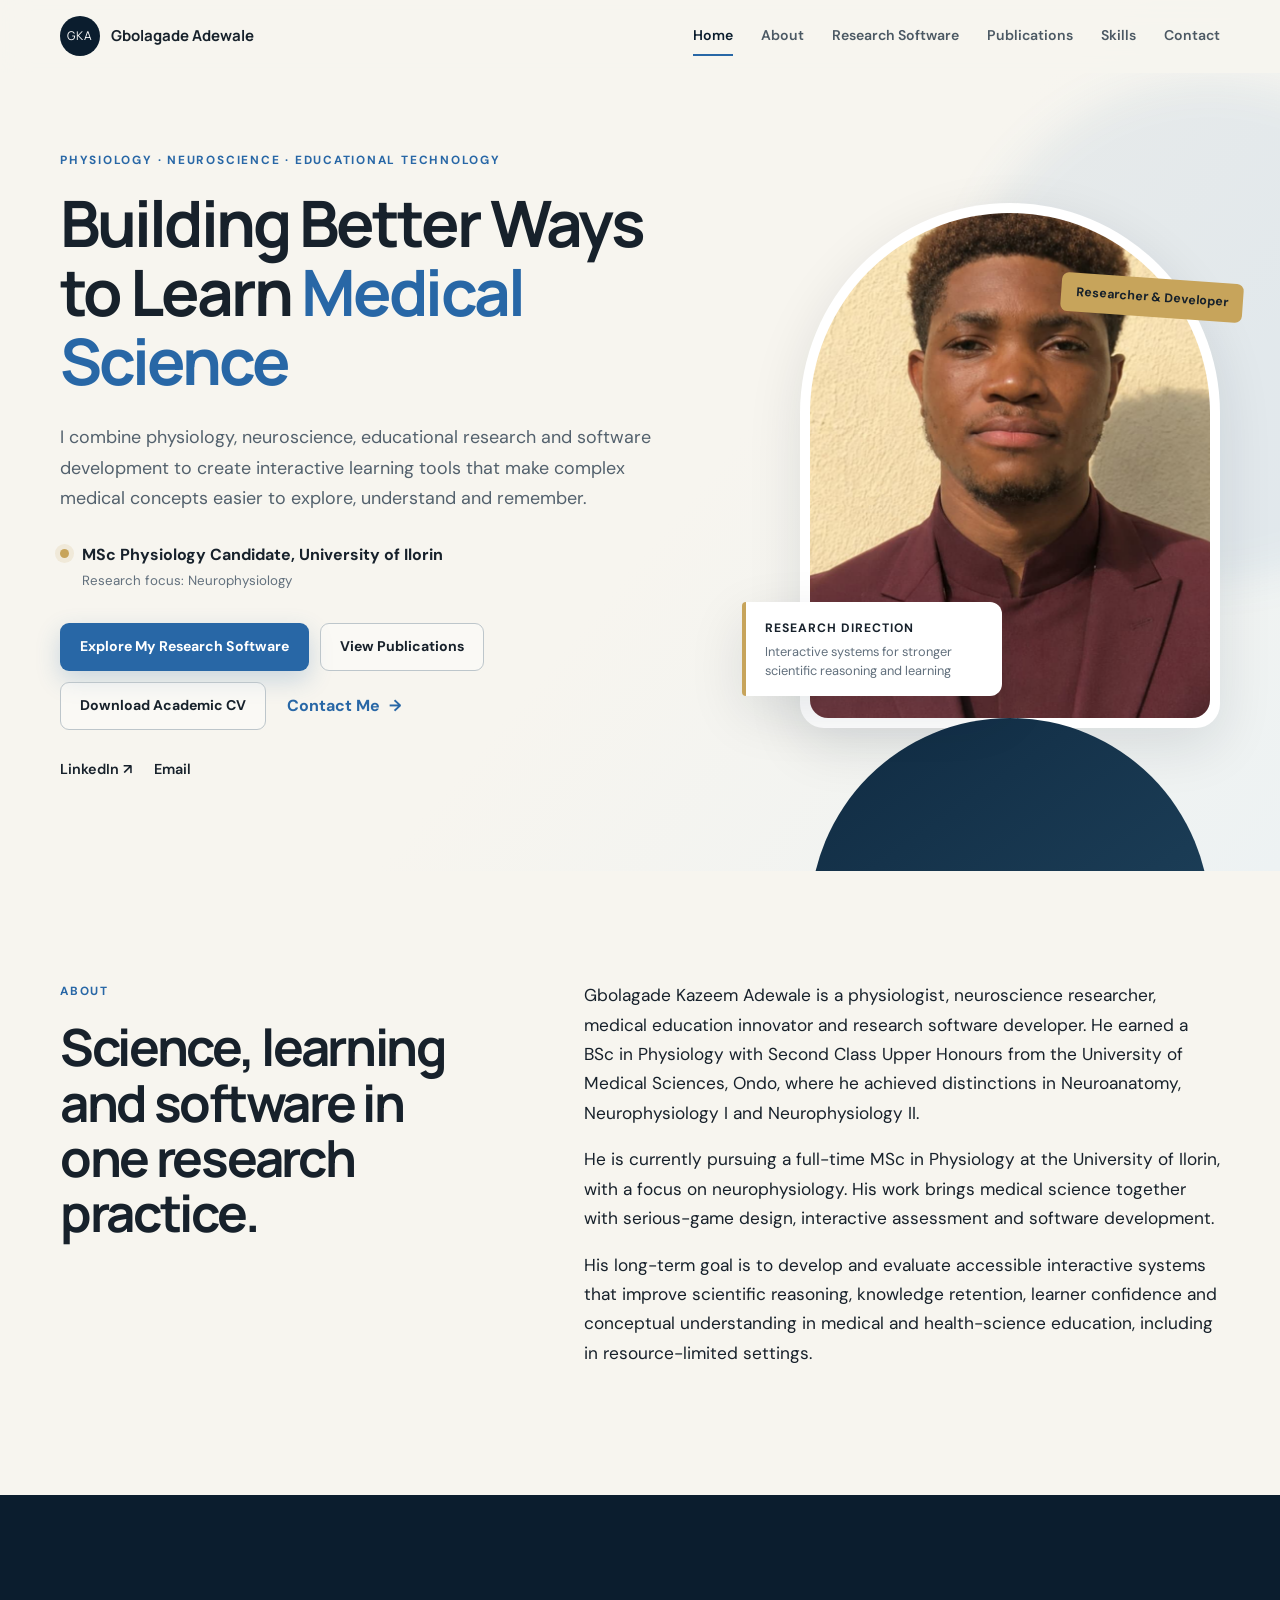
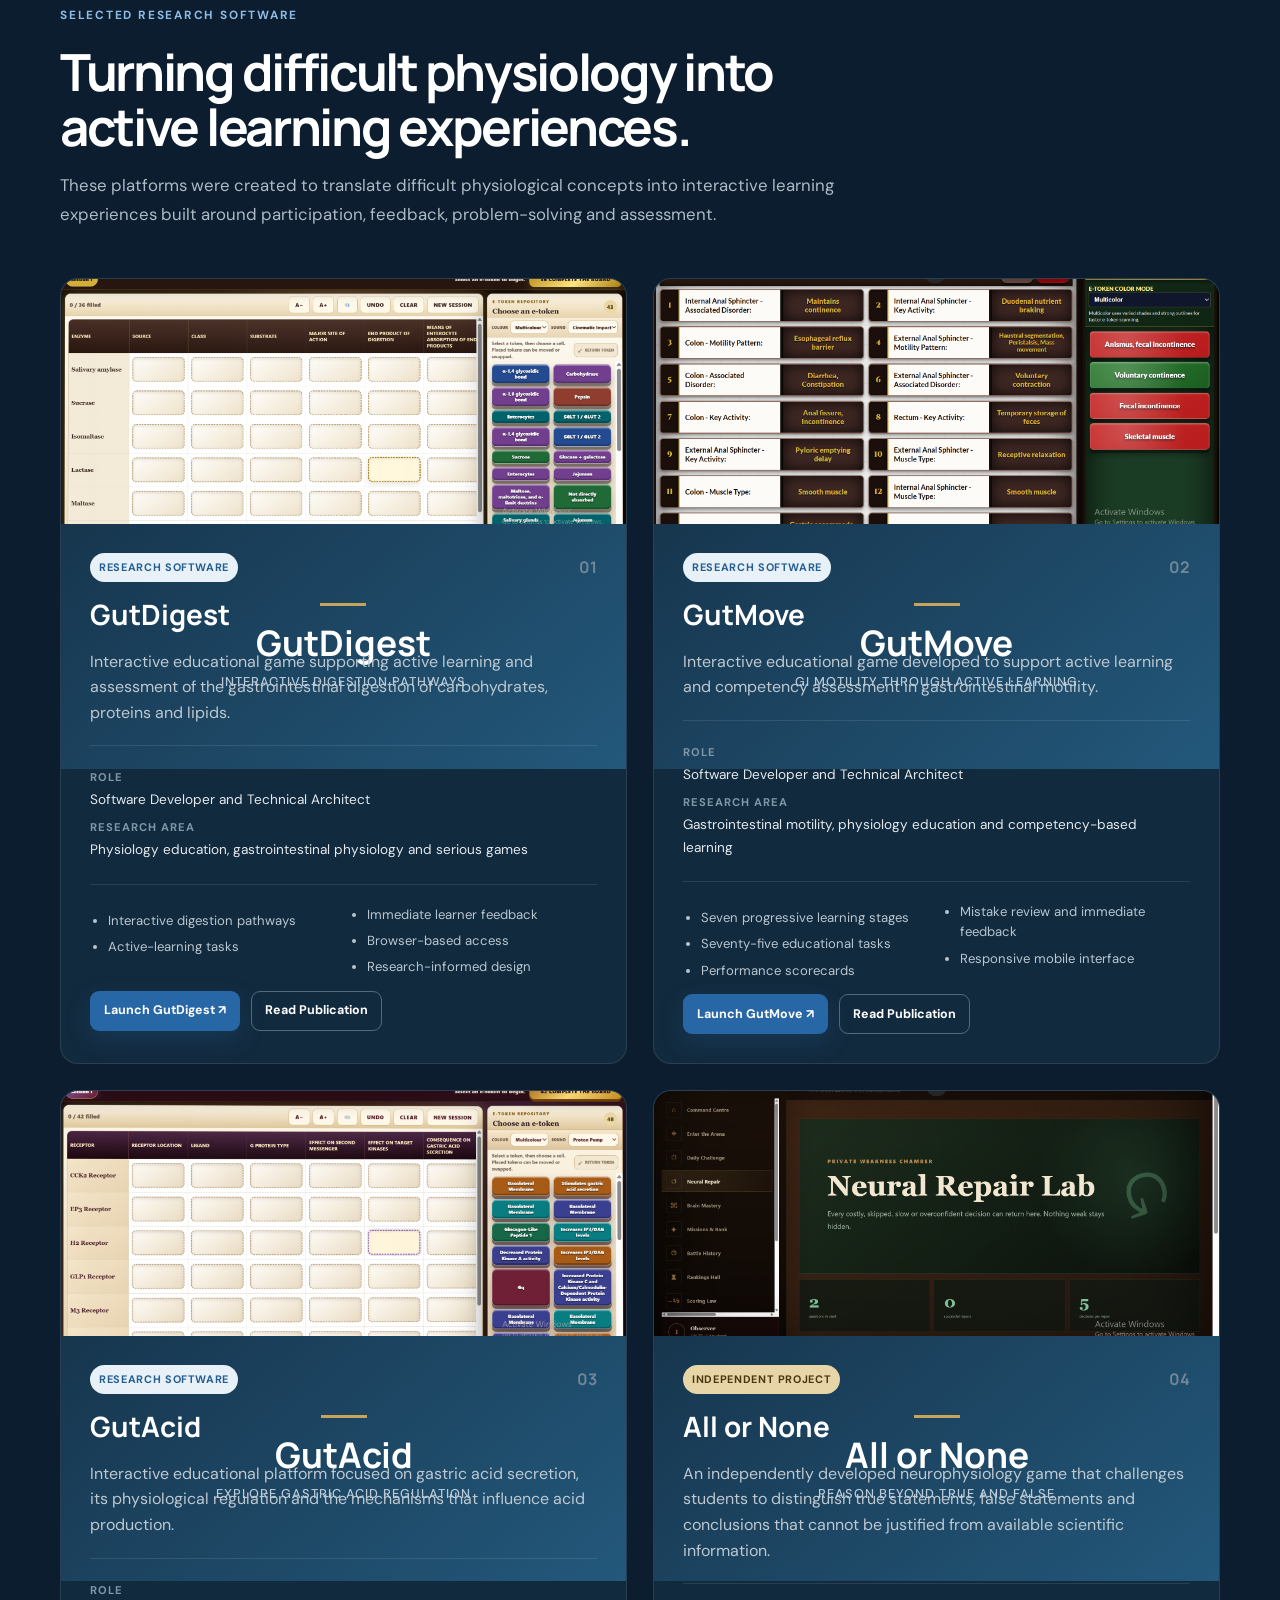
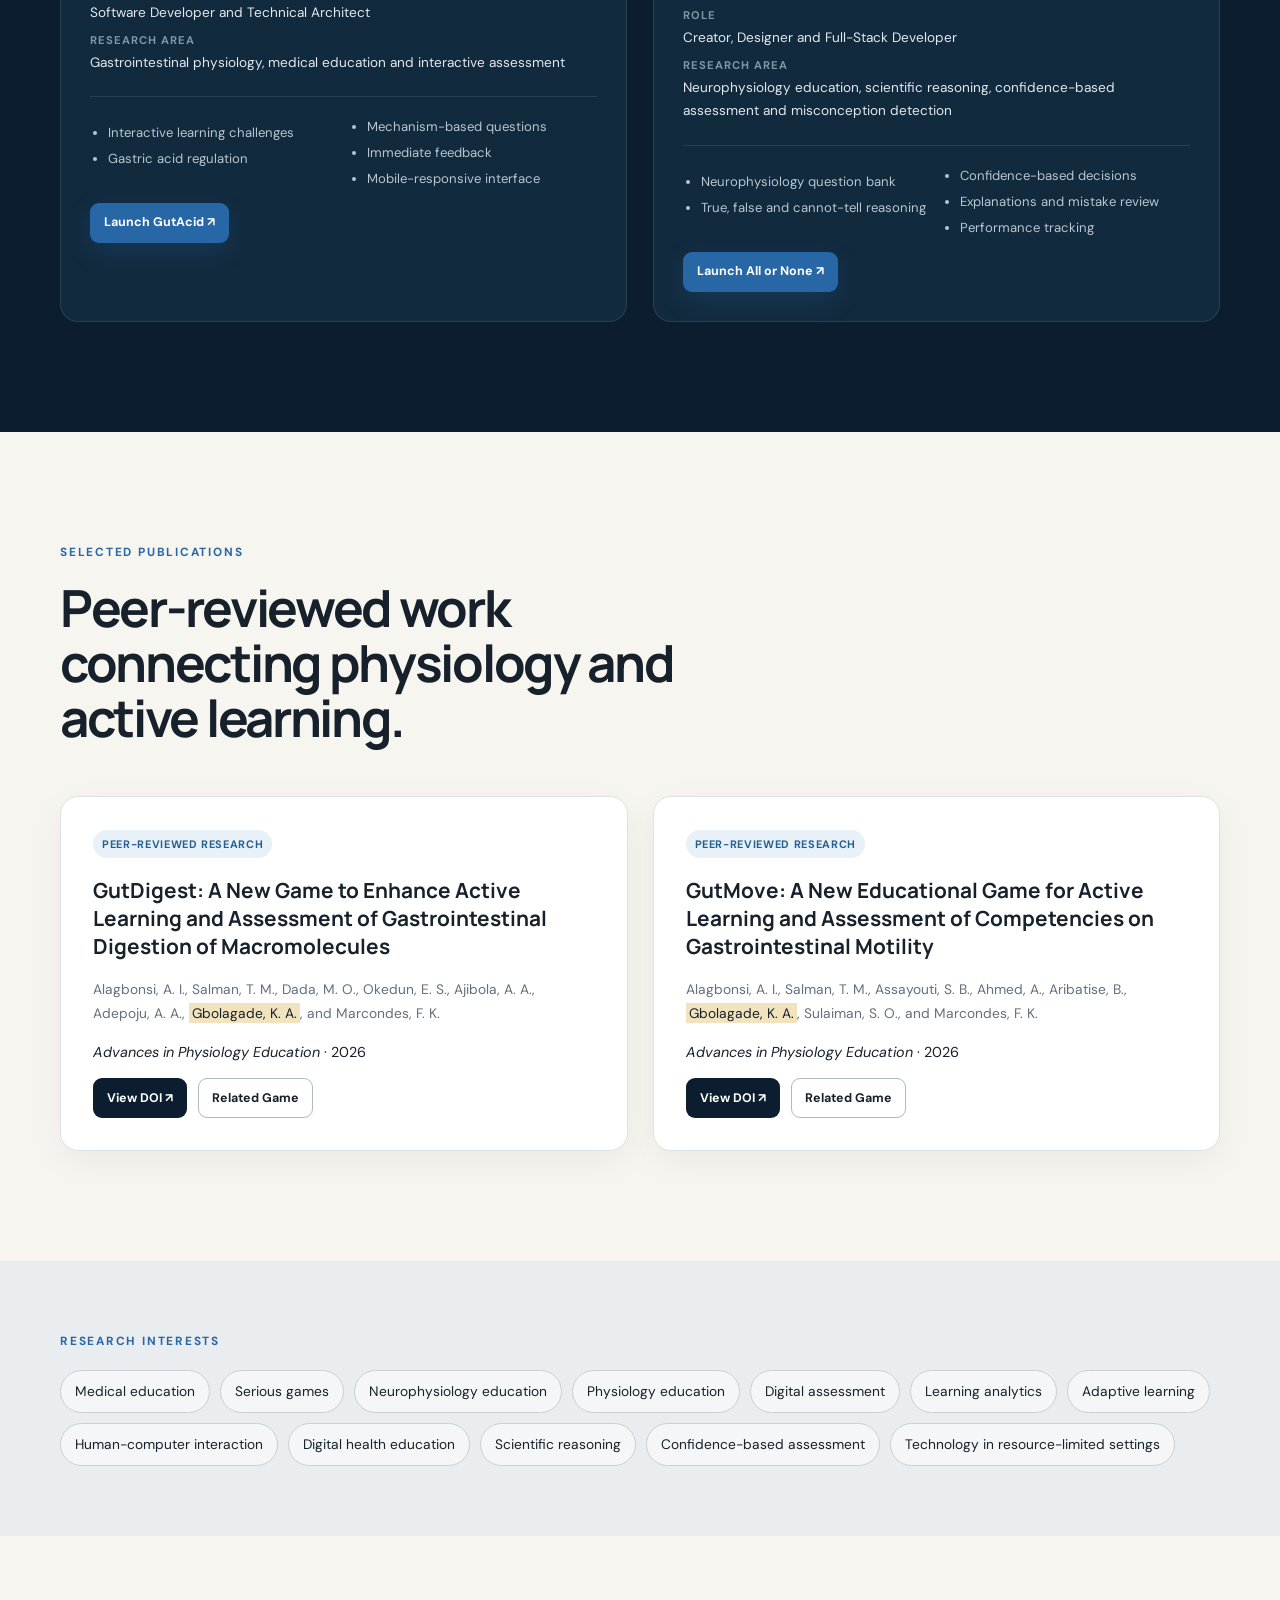
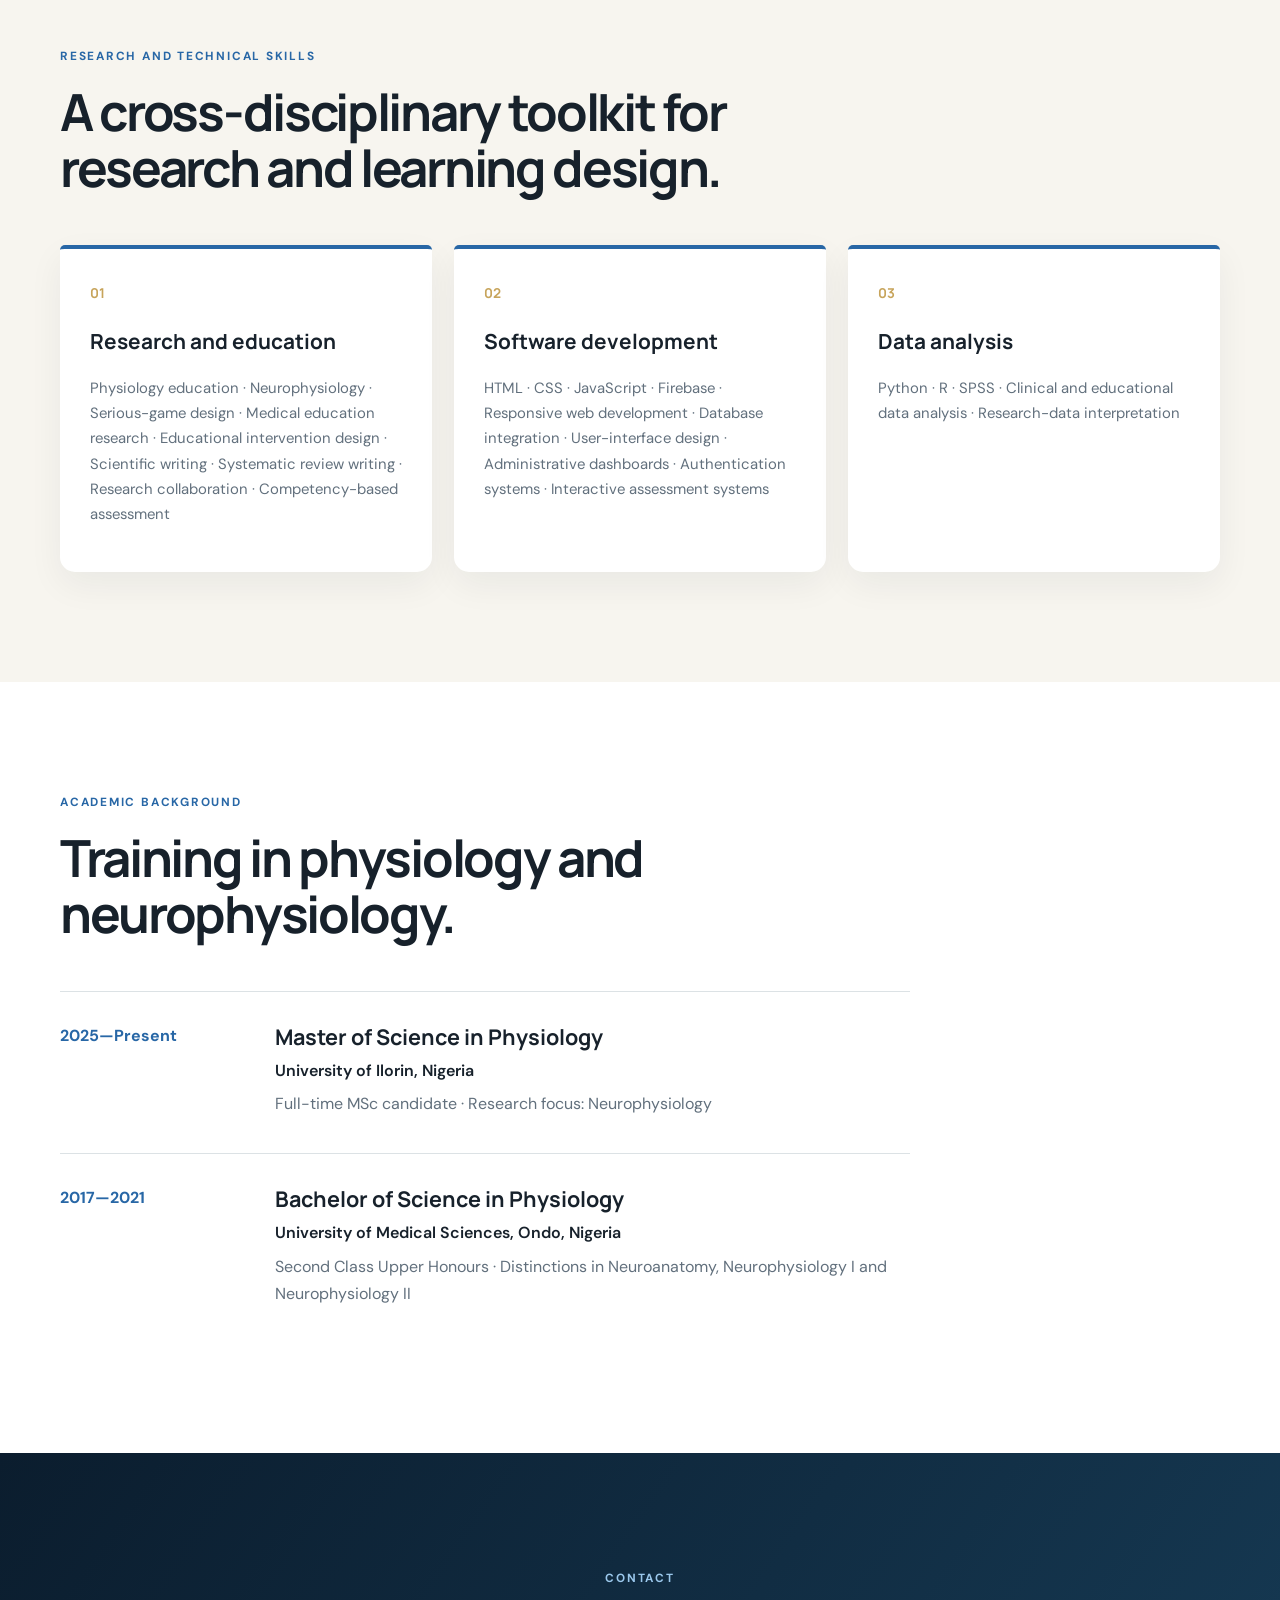
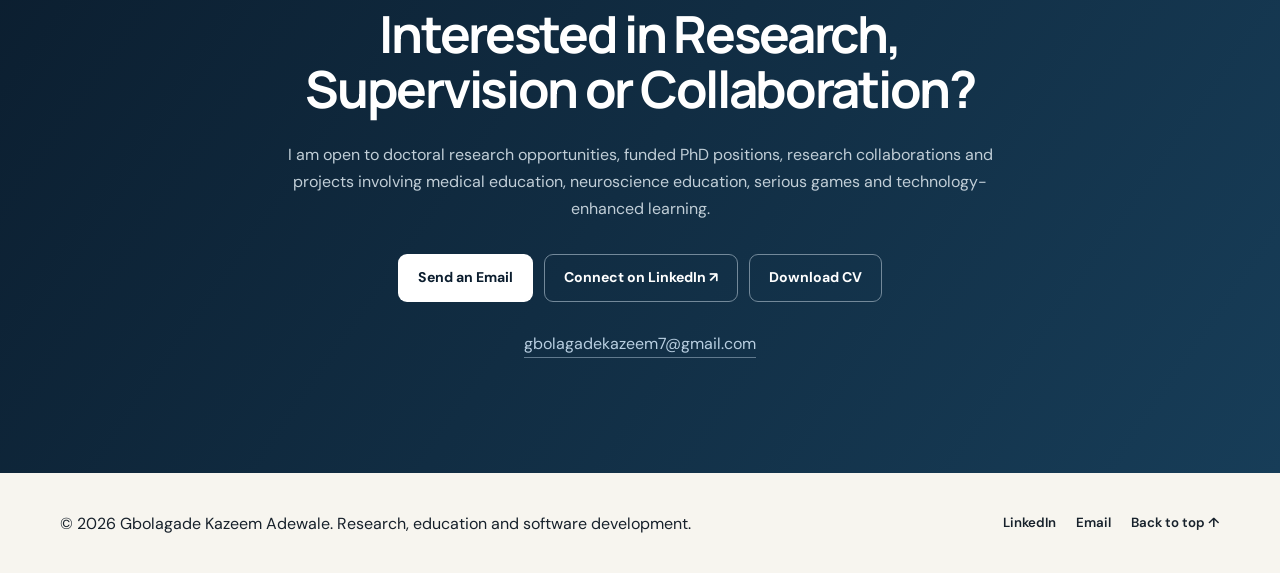
==== index.html @ 2f9dc947 "Add files via upload" ====
<!doctype html>
<html lang="en">
<head>
  <meta charset="utf-8">
  <meta name="viewport" content="width=device-width, initial-scale=1">
  <title>Gbolagade Kazeem Adewale | Medical Education Research and Software</title>
  <meta name="description" content="Portfolio of Gbolagade Kazeem Adewale, a physiology and neuroscience researcher developing serious games and interactive software for medical education.">
  <meta property="og:title" content="Gbolagade Kazeem Adewale | Medical Education Research and Software">
  <meta property="og:description" content="Physiology, neuroscience, serious games and interactive software for medical education.">
  <meta property="og:type" content="website">
  <meta property="og:image" content="images/profile.jpg">
  <meta name="theme-color" content="#0b1d2e">
  <link rel="icon" href="images/favicon.svg" type="image/svg+xml">
  <link rel="preconnect" href="https://fonts.googleapis.com">
  <link rel="preconnect" href="https://fonts.gstatic.com" crossorigin>
  <link href="https://fonts.googleapis.com/css2?family=DM+Sans:wght@400;500;600;700&family=Manrope:wght@600;700;800&display=swap" rel="stylesheet">
  <link rel="stylesheet" href="style.css">
</head>
<body>
  <a class="skip-link" href="#main">Skip to content</a>
  <header class="site-header" id="top">
    <nav class="nav container" aria-label="Main navigation">
      <a class="brand" href="#home" aria-label="Gbolagade Kazeem Adewale, home"><span>GKA</span><b>Gbolagade Adewale</b></a>
      <button class="nav-toggle" aria-label="Open navigation menu" aria-expanded="false" aria-controls="nav-menu"><span></span><span></span><span></span></button>
      <div class="nav-menu" id="nav-menu">
        <a href="#home">Home</a><a href="#about">About</a><a href="#software">Research Software</a><a href="#publications">Publications</a><a href="#skills">Skills</a><a href="#contact">Contact</a>
      </div>
    </nav>
  </header>

  <main id="main">
    <section class="hero" id="home">
      <div class="hero-glow"></div>
      <div class="container hero-grid">
        <div class="hero-copy reveal">
          <p class="eyebrow">Physiology · Neuroscience · Educational Technology</p>
          <h1>Building Better Ways to Learn <em>Medical Science</em></h1>
          <p class="lead">I combine physiology, neuroscience, educational research and software development to create interactive learning tools that make complex medical concepts easier to explore, understand and remember.</p>
          <div class="status"><span></span><div><strong>MSc Physiology Candidate, University of Ilorin</strong><small>Research focus: Neurophysiology</small></div></div>
          <div class="hero-actions">
            <a class="btn btn-primary" href="#software">Explore My Research Software</a>
            <a class="btn btn-ghost" href="#publications">View Publications</a>
            <a class="btn btn-ghost" href="Gbolagade_Kazeem_Adewale_Academic_CV.pdf" download>Download Academic CV</a>
            <a class="text-link" href="#contact">Contact Me <span>→</span></a>
          </div>
          <div class="social-links"><a href="https://www.linkedin.com/in/gbolagade-kazeem-1418112b1" target="_blank" rel="noopener noreferrer">LinkedIn ↗</a><a href="mailto:gbolagadekazeem7@gmail.com">Email</a></div>
        </div>
        <div class="portrait-wrap reveal">
          <div class="portrait-label">Researcher &amp; Developer</div>
          <div class="portrait-frame">
            <img src="images/profile.jpg" alt="Portrait of Gbolagade Kazeem Adewale" onerror="this.hidden=true;this.nextElementSibling.hidden=false">
            <div class="portrait-placeholder" hidden><span>GKA</span><small>Add your photograph as<br>images/profile.jpg</small></div>
          </div>
          <div class="portrait-note"><b>Research direction</b><span>Interactive systems for stronger scientific reasoning and learning</span></div>
        </div>
      </div>
    </section>

    <section class="section" id="about">
      <div class="container about-grid">
        <div class="section-heading reveal"><p class="eyebrow">About</p><h2>Science, learning and software in one research practice.</h2></div>
        <div class="about-copy reveal">
          <p>Gbolagade Kazeem Adewale is a physiologist, neuroscience researcher, medical education innovator and research software developer. He earned a BSc in Physiology with Second Class Upper Honours from the University of Medical Sciences, Ondo, where he achieved distinctions in Neuroanatomy, Neurophysiology I and Neurophysiology II.</p>
          <p>He is currently pursuing a full-time MSc in Physiology at the University of Ilorin, with a focus on neurophysiology. His work brings medical science together with serious-game design, interactive assessment and software development.</p>
          <p>His long-term goal is to develop and evaluate accessible interactive systems that improve scientific reasoning, knowledge retention, learner confidence and conceptual understanding in medical and health-science education, including in resource-limited settings.</p>
        </div>
      </div>
    </section>

    <section class="section section-dark" id="software">
      <div class="container">
        <div class="section-heading wide reveal"><p class="eyebrow">Selected Research Software</p><h2>Turning difficult physiology into active learning experiences.</h2><p>These platforms were created to translate difficult physiological concepts into interactive learning experiences built around participation, feedback, problem-solving and assessment.</p></div>
        <div class="projects">
          <article class="project-card reveal">
            <div class="project-media"><img src="images/gutdigest-preview.png" alt="Preview of the GutDigest learning platform" loading="lazy" onerror="this.hidden=true;this.nextElementSibling.hidden=false"><div class="media-fallback" hidden>GutDigest<span>Interactive digestion pathways</span></div></div>
            <div class="project-body"><div class="card-top"><span class="pill">Research Software</span><span class="number">01</span></div><h3>GutDigest</h3><p>Interactive educational game supporting active learning and assessment of the gastrointestinal digestion of carbohydrates, proteins and lipids.</p><dl><div><dt>Role</dt><dd>Software Developer and Technical Architect</dd></div><div><dt>Research area</dt><dd>Physiology education, gastrointestinal physiology and serious games</dd></div></dl><ul><li>Interactive digestion pathways</li><li>Active-learning tasks</li><li>Immediate learner feedback</li><li>Browser-based access</li><li>Research-informed design</li></ul><div class="card-actions"><a class="btn btn-small btn-primary" href="https://spoo.me/gutdigest" target="_blank" rel="noopener noreferrer">Launch GutDigest ↗</a><a class="btn btn-small btn-line" href="https://doi.org/10.1152/advan.00308.2025" target="_blank" rel="noopener noreferrer">Read Publication</a></div></div>
          </article>
          <article class="project-card reveal">
            <div class="project-media"><img src="images/gutmove-preview.png" alt="Preview of the GutMove learning platform" loading="lazy" onerror="this.hidden=true;this.nextElementSibling.hidden=false"><div class="media-fallback" hidden>GutMove<span>GI motility through active learning</span></div></div>
            <div class="project-body"><div class="card-top"><span class="pill">Research Software</span><span class="number">02</span></div><h3>GutMove</h3><p>Interactive educational game developed to support active learning and competency assessment in gastrointestinal motility.</p><dl><div><dt>Role</dt><dd>Software Developer and Technical Architect</dd></div><div><dt>Research area</dt><dd>Gastrointestinal motility, physiology education and competency-based learning</dd></div></dl><ul><li>Seven progressive learning stages</li><li>Seventy-five educational tasks</li><li>Performance scorecards</li><li>Mistake review and immediate feedback</li><li>Responsive mobile interface</li></ul><div class="card-actions"><a class="btn btn-small btn-primary" href="https://spoo.me/gutmove" target="_blank" rel="noopener noreferrer">Launch GutMove ↗</a><a class="btn btn-small btn-line" href="https://doi.org/10.1152/advan.00007.2026" target="_blank" rel="noopener noreferrer">Read Publication</a></div></div>
          </article>
          <article class="project-card reveal">
            <div class="project-media"><img src="images/gutacid-preview.png" alt="Preview of the GutAcid learning platform" loading="lazy" onerror="this.hidden=true;this.nextElementSibling.hidden=false"><div class="media-fallback" hidden>GutAcid<span>Explore gastric acid regulation</span></div></div>
            <div class="project-body"><div class="card-top"><span class="pill">Research Software</span><span class="number">03</span></div><h3>GutAcid</h3><p>Interactive educational platform focused on gastric acid secretion, its physiological regulation and the mechanisms that influence acid production.</p><dl><div><dt>Role</dt><dd>Software Developer and Technical Architect</dd></div><div><dt>Research area</dt><dd>Gastrointestinal physiology, medical education and interactive assessment</dd></div></dl><ul><li>Interactive learning challenges</li><li>Gastric acid regulation</li><li>Mechanism-based questions</li><li>Immediate feedback</li><li>Mobile-responsive interface</li></ul><div class="card-actions"><a class="btn btn-small btn-primary" href="https://spoo.me/gutacid" target="_blank" rel="noopener noreferrer">Launch GutAcid ↗</a></div></div>
          </article>
          <article class="project-card reveal">
            <div class="project-media"><img src="images/all-or-none-preview.png" alt="Preview of the All or None neurophysiology game" loading="lazy" onerror="this.hidden=true;this.nextElementSibling.hidden=false"><div class="media-fallback" hidden>All or None<span>Reason beyond true and false</span></div></div>
            <div class="project-body"><div class="card-top"><span class="pill gold">Independent Project</span><span class="number">04</span></div><h3>All or None</h3><p>An independently developed neurophysiology game that challenges students to distinguish true statements, false statements and conclusions that cannot be justified from available scientific information.</p><dl><div><dt>Role</dt><dd>Creator, Designer and Full-Stack Developer</dd></div><div><dt>Research area</dt><dd>Neurophysiology education, scientific reasoning, confidence-based assessment and misconception detection</dd></div></dl><ul><li>Neurophysiology question bank</li><li>True, false and cannot-tell reasoning</li><li>Confidence-based decisions</li><li>Explanations and mistake review</li><li>Performance tracking</li></ul><div class="card-actions"><a class="btn btn-small btn-primary" href="https://japacv-ce88b.web.app/" target="_blank" rel="noopener noreferrer">Launch All or None ↗</a></div></div>
          </article>
        </div>
      </div>
    </section>

    <section class="section" id="publications"><div class="container"><div class="section-heading reveal"><p class="eyebrow">Selected Publications</p><h2>Peer-reviewed work connecting physiology and active learning.</h2></div><div class="publication-grid">
      <article class="publication reveal"><span class="pill">Peer-Reviewed Research</span><h3>GutDigest: A New Game to Enhance Active Learning and Assessment of Gastrointestinal Digestion of Macromolecules</h3><p class="authors">Alagbonsi, A. I., Salman, T. M., Dada, M. O., Okedun, E. S., Ajibola, A. A., Adepoju, A. A., <mark>Gbolagade, K. A.</mark>, and Marcondes, F. K.</p><p class="journal"><i>Advances in Physiology Education</i> · 2026</p><div class="card-actions"><a class="btn btn-small btn-dark" href="https://doi.org/10.1152/advan.00308.2025" target="_blank" rel="noopener noreferrer">View DOI ↗</a><a class="btn btn-small btn-line-dark" href="https://spoo.me/gutdigest" target="_blank" rel="noopener noreferrer">Related Game</a></div></article>
      <article class="publication reveal"><span class="pill">Peer-Reviewed Research</span><h3>GutMove: A New Educational Game for Active Learning and Assessment of Competencies on Gastrointestinal Motility</h3><p class="authors">Alagbonsi, A. I., Salman, T. M., Assayouti, S. B., Ahmed, A., Aribatise, B., <mark>Gbolagade, K. A.</mark>, Sulaiman, S. O., and Marcondes, F. K.</p><p class="journal"><i>Advances in Physiology Education</i> · 2026</p><div class="card-actions"><a class="btn btn-small btn-dark" href="https://doi.org/10.1152/advan.00007.2026" target="_blank" rel="noopener noreferrer">View DOI ↗</a><a class="btn btn-small btn-line-dark" href="https://spoo.me/gutmove" target="_blank" rel="noopener noreferrer">Related Game</a></div></article>
    </div></div></section>

    <section class="interests"><div class="container reveal"><p class="eyebrow">Research Interests</p><div class="tags"><span>Medical education</span><span>Serious games</span><span>Neurophysiology education</span><span>Physiology education</span><span>Digital assessment</span><span>Learning analytics</span><span>Adaptive learning</span><span>Human-computer interaction</span><span>Digital health education</span><span>Scientific reasoning</span><span>Confidence-based assessment</span><span>Technology in resource-limited settings</span></div></div></section>

    <section class="section" id="skills"><div class="container"><div class="section-heading reveal"><p class="eyebrow">Research and Technical Skills</p><h2>A cross-disciplinary toolkit for research and learning design.</h2></div><div class="skills-grid">
      <article class="skill-card reveal"><span>01</span><h3>Research and education</h3><p>Physiology education · Neurophysiology · Serious-game design · Medical education research · Educational intervention design · Scientific writing · Systematic review writing · Research collaboration · Competency-based assessment</p></article>
      <article class="skill-card reveal"><span>02</span><h3>Software development</h3><p>HTML · CSS · JavaScript · Firebase · Responsive web development · Database integration · User-interface design · Administrative dashboards · Authentication systems · Interactive assessment systems</p></article>
      <article class="skill-card reveal"><span>03</span><h3>Data analysis</h3><p>Python · R · SPSS · Clinical and educational data analysis · Research-data interpretation</p></article>
    </div></div></section>

    <section class="section education"><div class="container"><div class="section-heading reveal"><p class="eyebrow">Academic Background</p><h2>Training in physiology and neurophysiology.</h2></div><div class="timeline">
      <article class="timeline-item reveal"><div class="year">2025—Present</div><div><h3>Master of Science in Physiology</h3><p class="institution">University of Ilorin, Nigeria</p><p>Full-time MSc candidate · Research focus: Neurophysiology</p></div></article>
      <article class="timeline-item reveal"><div class="year">2017—2021</div><div><h3>Bachelor of Science in Physiology</h3><p class="institution">University of Medical Sciences, Ondo, Nigeria</p><p>Second Class Upper Honours · Distinctions in Neuroanatomy, Neurophysiology I and Neurophysiology II</p></div></article>
    </div></div></section>

    <section class="contact" id="contact"><div class="container contact-inner reveal"><p class="eyebrow">Contact</p><h2>Interested in Research, Supervision or Collaboration?</h2><p>I am open to doctoral research opportunities, funded PhD positions, research collaborations and projects involving medical education, neuroscience education, serious games and technology-enhanced learning.</p><div class="contact-actions"><a class="btn btn-light" href="mailto:gbolagadekazeem7@gmail.com">Send an Email</a><a class="btn btn-outline-light" href="https://www.linkedin.com/in/gbolagade-kazeem-1418112b1" target="_blank" rel="noopener noreferrer">Connect on LinkedIn ↗</a><a class="btn btn-outline-light" href="Gbolagade_Kazeem_Adewale_Academic_CV.pdf" download>Download CV</a></div><a class="email-address" href="mailto:gbolagadekazeem7@gmail.com">gbolagadekazeem7@gmail.com</a></div></section>
  </main>

  <footer><div class="container footer-inner"><p>© 2026 Gbolagade Kazeem Adewale. Research, education and software development.</p><div><a href="https://www.linkedin.com/in/gbolagade-kazeem-1418112b1" target="_blank" rel="noopener noreferrer">LinkedIn</a><a href="mailto:gbolagadekazeem7@gmail.com">Email</a><a href="#top">Back to top ↑</a></div></div></footer>
  <a class="back-top" href="#top" aria-label="Back to top">↑</a>
  <script src="script.js"></script>
</body>
</html>
---- style.css ----
:root{--navy:#0b1d2e;--navy2:#102b42;--ink:#17212b;--muted:#62707d;--paper:#f7f5ef;--white:#fff;--gold:#c7a45b;--blue:#2867a6;--line:#dce2e5;--radius:18px;--shadow:0 18px 55px rgba(10,29,46,.11)}
*{box-sizing:border-box}html{scroll-behavior:smooth;scroll-padding-top:76px}body{margin:0;color:var(--ink);background:var(--paper);font-family:"DM Sans",sans-serif;line-height:1.7}body.menu-open{overflow:hidden}img{display:block;max-width:100%}a{color:inherit;text-decoration:none}button{font:inherit}.container{width:min(1160px,calc(100% - 40px));margin:auto}.skip-link{position:fixed;top:-60px;left:16px;z-index:999;background:#fff;padding:10px 14px;border-radius:8px}.skip-link:focus{top:12px}.site-header{position:fixed;inset:0 0 auto;z-index:100;background:rgba(247,245,239,.9);border-bottom:1px solid transparent;backdrop-filter:blur(14px);transition:.25s}.site-header.scrolled{border-color:rgba(11,29,46,.1);box-shadow:0 8px 30px rgba(11,29,46,.05)}.nav{height:72px;display:flex;align-items:center;justify-content:space-between}.brand{display:flex;gap:11px;align-items:center;font-family:Manrope,sans-serif;font-size:.94rem}.brand span{display:grid;place-items:center;width:40px;height:40px;border-radius:50%;color:#fff;background:var(--navy);font-size:.75rem;letter-spacing:.06em}.nav-menu{display:flex;gap:28px;align-items:center}.nav-menu a{font-size:.88rem;font-weight:600;color:#4c5964;position:relative}.nav-menu a:after{content:"";position:absolute;left:0;right:100%;bottom:-8px;height:2px;background:var(--blue);transition:.25s}.nav-menu a:hover,.nav-menu a.active{color:var(--navy)}.nav-menu a.active:after{right:0}.nav-toggle{display:none;border:0;background:none;padding:8px}.nav-toggle span{display:block;width:24px;height:2px;margin:5px;background:var(--navy)}
.hero{min-height:790px;padding:150px 0 90px;background:linear-gradient(130deg,#f7f5ef 55%,#edf2f3);position:relative;overflow:hidden}.hero-glow{position:absolute;width:500px;height:500px;border-radius:50%;background:rgba(40,103,166,.07);filter:blur(20px);right:-180px;top:80px}.hero-grid{display:grid;grid-template-columns:1.18fr .82fr;gap:85px;align-items:center}.eyebrow{text-transform:uppercase;color:var(--blue);letter-spacing:.15em;font-size:.74rem;font-weight:700;margin:0 0 18px}.hero h1,.section h2,.contact h2{font-family:Manrope,sans-serif;line-height:1.08;letter-spacing:-.045em;margin:0}.hero h1{font-size:clamp(3rem,5vw,5rem);max-width:790px}.hero h1 em{font-style:normal;color:var(--blue)}.lead{font-size:1.12rem;max-width:720px;color:#53616d;margin:27px 0}.status{display:flex;gap:13px;align-items:flex-start;margin:22px 0 30px}.status>span{width:9px;height:9px;margin-top:8px;border-radius:50%;background:var(--gold);box-shadow:0 0 0 5px rgba(199,164,91,.15)}.status strong,.status small{display:block}.status small{color:var(--muted);margin-top:2px}.hero-actions,.card-actions,.contact-actions{display:flex;flex-wrap:wrap;gap:11px;align-items:center}.btn{display:inline-flex;min-height:48px;align-items:center;justify-content:center;padding:11px 19px;border:1px solid transparent;border-radius:9px;font-weight:700;font-size:.88rem;transition:transform .2s,box-shadow .2s,background .2s}.btn:hover{transform:translateY(-2px)}.btn-primary{color:#fff;background:var(--blue);box-shadow:0 9px 24px rgba(40,103,166,.22)}.btn-primary:hover{background:#1e568d}.btn-ghost{border-color:#bdc6cb;background:rgba(255,255,255,.35)}.text-link{font-weight:700;color:var(--blue);padding:10px}.text-link span{margin-left:5px}.social-links{display:flex;gap:22px;margin-top:27px;font-weight:600;font-size:.9rem}.social-links a:hover{color:var(--blue)}.portrait-wrap{position:relative;max-width:420px;justify-self:end}.portrait-frame{height:525px;padding:10px;background:#fff;border-radius:210px 210px 24px 24px;box-shadow:var(--shadow)}.portrait-frame img{width:100%;height:100%;object-fit:cover;object-position:center top;border-radius:200px 200px 18px 18px}.portrait-placeholder{height:100%;border-radius:200px 200px 18px 18px;background:linear-gradient(145deg,var(--navy2),#244b66);color:#fff;display:grid;place-content:center;text-align:center}.portrait-placeholder span{font:800 5rem Manrope;opacity:.85}.portrait-placeholder small{opacity:.75}.portrait-label{position:absolute;right:-23px;top:75px;z-index:2;background:var(--gold);color:#17212b;padding:9px 15px;border-radius:7px;font-weight:700;font-size:.78rem;transform:rotate(4deg)}.portrait-note{position:absolute;left:-58px;bottom:32px;width:260px;background:#fff;padding:16px 19px;border-left:4px solid var(--gold);box-shadow:var(--shadow);border-radius:4px 12px 12px 4px}.portrait-note b,.portrait-note span{display:block}.portrait-note b{font-size:.76rem;text-transform:uppercase;letter-spacing:.08em}.portrait-note span{color:var(--muted);font-size:.8rem;line-height:1.45;margin-top:4px}
.section{padding:110px 0}.about-grid{display:grid;grid-template-columns:.8fr 1.2fr;gap:100px}.section-heading{max-width:680px;margin-bottom:50px}.section-heading.wide{max-width:790px}.section-heading h2,.contact h2{font-size:clamp(2.25rem,4vw,3.55rem)}.section-heading>p:last-child{color:var(--muted);font-size:1.05rem}.about-copy{font-size:1.08rem}.about-copy p:first-child{margin-top:0}.section-dark{background:var(--navy);color:#fff}.section-dark .eyebrow{color:#8fbce4}.section-dark .section-heading>p:last-child{color:#aebbc5}.projects{display:grid;grid-template-columns:repeat(2,1fr);gap:26px}.project-card{background:#122a3e;border:1px solid rgba(255,255,255,.1);border-radius:var(--radius);overflow:hidden;transition:.25s}.project-card:hover{transform:translateY(-5px);border-color:rgba(143,188,228,.4);box-shadow:0 24px 50px rgba(0,0,0,.18)}.project-media{height:245px;background:#1b384e}.project-media img{width:100%;height:100%;object-fit:cover}.media-fallback{height:100%;display:grid;place-content:center;text-align:center;color:#fff;font:700 2.2rem Manrope;background:linear-gradient(140deg,#17364e,#23587b)}.media-fallback:before{content:"";width:46px;height:3px;background:var(--gold);justify-self:center;margin-bottom:12px}.media-fallback span{display:block;font:500 .8rem "DM Sans";color:#b9cbd8;letter-spacing:.08em;text-transform:uppercase;margin-top:6px}.project-body{padding:29px}.card-top{display:flex;justify-content:space-between;align-items:center}.pill{display:inline-block;padding:5px 9px;border-radius:50px;background:#e8f1f8;color:#255f91;font-size:.68rem;font-weight:700;letter-spacing:.06em;text-transform:uppercase}.pill.gold{color:#493810;background:#e7d5a7}.number{font-family:Manrope;color:#718798;font-weight:700}.project-body h3{font:700 1.75rem Manrope;margin:13px 0 8px}.project-body>p{color:#bdc8d0;line-height:1.6}.project-body dl{border-top:1px solid rgba(255,255,255,.1);border-bottom:1px solid rgba(255,255,255,.1);padding:15px 0;margin:20px 0}.project-body dl div{margin:7px 0}.project-body dt{color:#8097a8;font-size:.7rem;text-transform:uppercase;letter-spacing:.09em;font-weight:700}.project-body dd{margin:1px 0;color:#e3e9ed;font-size:.85rem}.project-body ul{columns:2;column-gap:28px;padding-left:18px;color:#b9c6cf;font-size:.82rem;line-height:1.55}.project-body li{margin:6px 0;break-inside:avoid}.btn-small{min-height:40px;padding:8px 13px;font-size:.78rem}.btn-line{border-color:#536a7a;color:#fff}.btn-line:hover{background:#1b3a50}
.publication-grid{display:grid;grid-template-columns:1fr 1fr;gap:25px}.publication{background:#fff;border:1px solid var(--line);border-radius:var(--radius);padding:32px;box-shadow:0 10px 35px rgba(11,29,46,.05)}.publication h3{font:700 1.3rem/1.35 Manrope;margin:18px 0}.authors{font-size:.86rem;color:var(--muted)}mark{background:#f0e3bd;color:var(--ink);padding:1px 3px}.journal{font-size:.9rem}.btn-dark{background:var(--navy);color:#fff}.btn-line-dark{border-color:#aeb9c0}.interests{padding:70px 0;background:#e9edef}.tags{display:flex;flex-wrap:wrap;gap:10px}.tags span{padding:9px 14px;border:1px solid #c6d0d5;background:rgba(255,255,255,.55);border-radius:99px;font-size:.86rem}.skills-grid{display:grid;grid-template-columns:repeat(3,1fr);gap:22px}.skill-card{background:#fff;border-top:4px solid var(--blue);border-radius:5px 5px 15px 15px;padding:30px;box-shadow:0 13px 35px rgba(11,29,46,.06)}.skill-card>span{color:var(--gold);font:700 .85rem Manrope}.skill-card h3{font:700 1.3rem Manrope}.skill-card p{color:var(--muted);font-size:.93rem}.education{background:#fff}.timeline{max-width:850px}.timeline-item{display:grid;grid-template-columns:180px 1fr;gap:35px;padding:30px 0;border-top:1px solid var(--line)}.year{font-weight:700;color:var(--blue)}.timeline h3{font:700 1.35rem Manrope;margin:0}.timeline p{margin:6px 0;color:var(--muted)}.institution{color:var(--ink)!important;font-weight:600}.contact{padding:115px 0;background:linear-gradient(125deg,#0b1d2e,#173d58);color:#fff;text-align:center}.contact-inner{max-width:900px}.contact .eyebrow{color:#9bc8ec}.contact h2{max-width:800px;margin:auto}.contact p:not(.eyebrow){color:#c1ced7;max-width:730px;margin:24px auto 32px}.contact-actions{justify-content:center}.btn-light{background:#fff;color:var(--navy)}.btn-outline-light{border-color:#73899a;color:#fff}.email-address{display:inline-block;margin-top:28px;color:#b8cee0;border-bottom:1px solid #617a8e}.footer-inner{min-height:100px;display:flex;justify-content:space-between;align-items:center;gap:20px}.footer p{font-size:.82rem}.footer-inner div{display:flex;gap:20px;font-size:.83rem;font-weight:600}.back-top{position:fixed;right:20px;bottom:20px;width:43px;height:43px;display:grid;place-items:center;border-radius:50%;background:var(--navy);color:#fff;box-shadow:var(--shadow);opacity:0;pointer-events:none;transform:translateY(10px);transition:.25s}.back-top.visible{opacity:1;pointer-events:auto;transform:none}.reveal{opacity:0;transform:translateY(24px);transition:opacity .65s,transform .65s}.reveal.visible{opacity:1;transform:none}:focus-visible{outline:3px solid #e2b957;outline-offset:4px}
@media(max-width:900px){.nav-toggle{display:block;z-index:3}.nav-menu{position:fixed;inset:72px 0 auto;background:var(--paper);padding:24px 25px 32px;display:flex;flex-direction:column;align-items:flex-start;gap:18px;box-shadow:0 18px 30px rgba(0,0,0,.1);transform:translateY(-130%);transition:.3s}.nav-menu.open{transform:none}.hero{padding-top:125px}.hero-grid{grid-template-columns:1fr;gap:60px}.hero-copy{order:1}.portrait-wrap{justify-self:center;order:0;width:min(390px,85vw)}.about-grid{grid-template-columns:1fr;gap:20px}.projects,.publication-grid{grid-template-columns:1fr}.skills-grid{grid-template-columns:1fr}.portrait-note{left:-25px}}
@media(max-width:600px){.container{width:min(100% - 28px,1160px)}.brand b{display:none}.hero{min-height:auto;padding:110px 0 70px}.hero h1{font-size:2.75rem}.lead{font-size:1rem}.portrait-frame{height:420px}.portrait-label{right:-5px}.portrait-note{left:-5px;width:230px}.section{padding:78px 0}.section-heading{margin-bottom:34px}.section-heading h2,.contact h2{font-size:2.15rem}.project-media{height:200px}.project-body{padding:22px}.project-body ul{columns:1}.publication{padding:24px}.timeline-item{grid-template-columns:1fr;gap:8px}.contact{padding:80px 0}.contact-actions .btn{width:100%}.footer-inner{padding:27px 0;display:block;text-align:center}.footer-inner div{justify-content:center;flex-wrap:wrap}.back-top{right:14px;bottom:14px}}
@media(prefers-reduced-motion:reduce){html{scroll-behavior:auto}*,*:before,*:after{animation-duration:.01ms!important;transition-duration:.01ms!important}.reveal{opacity:1;transform:none}}
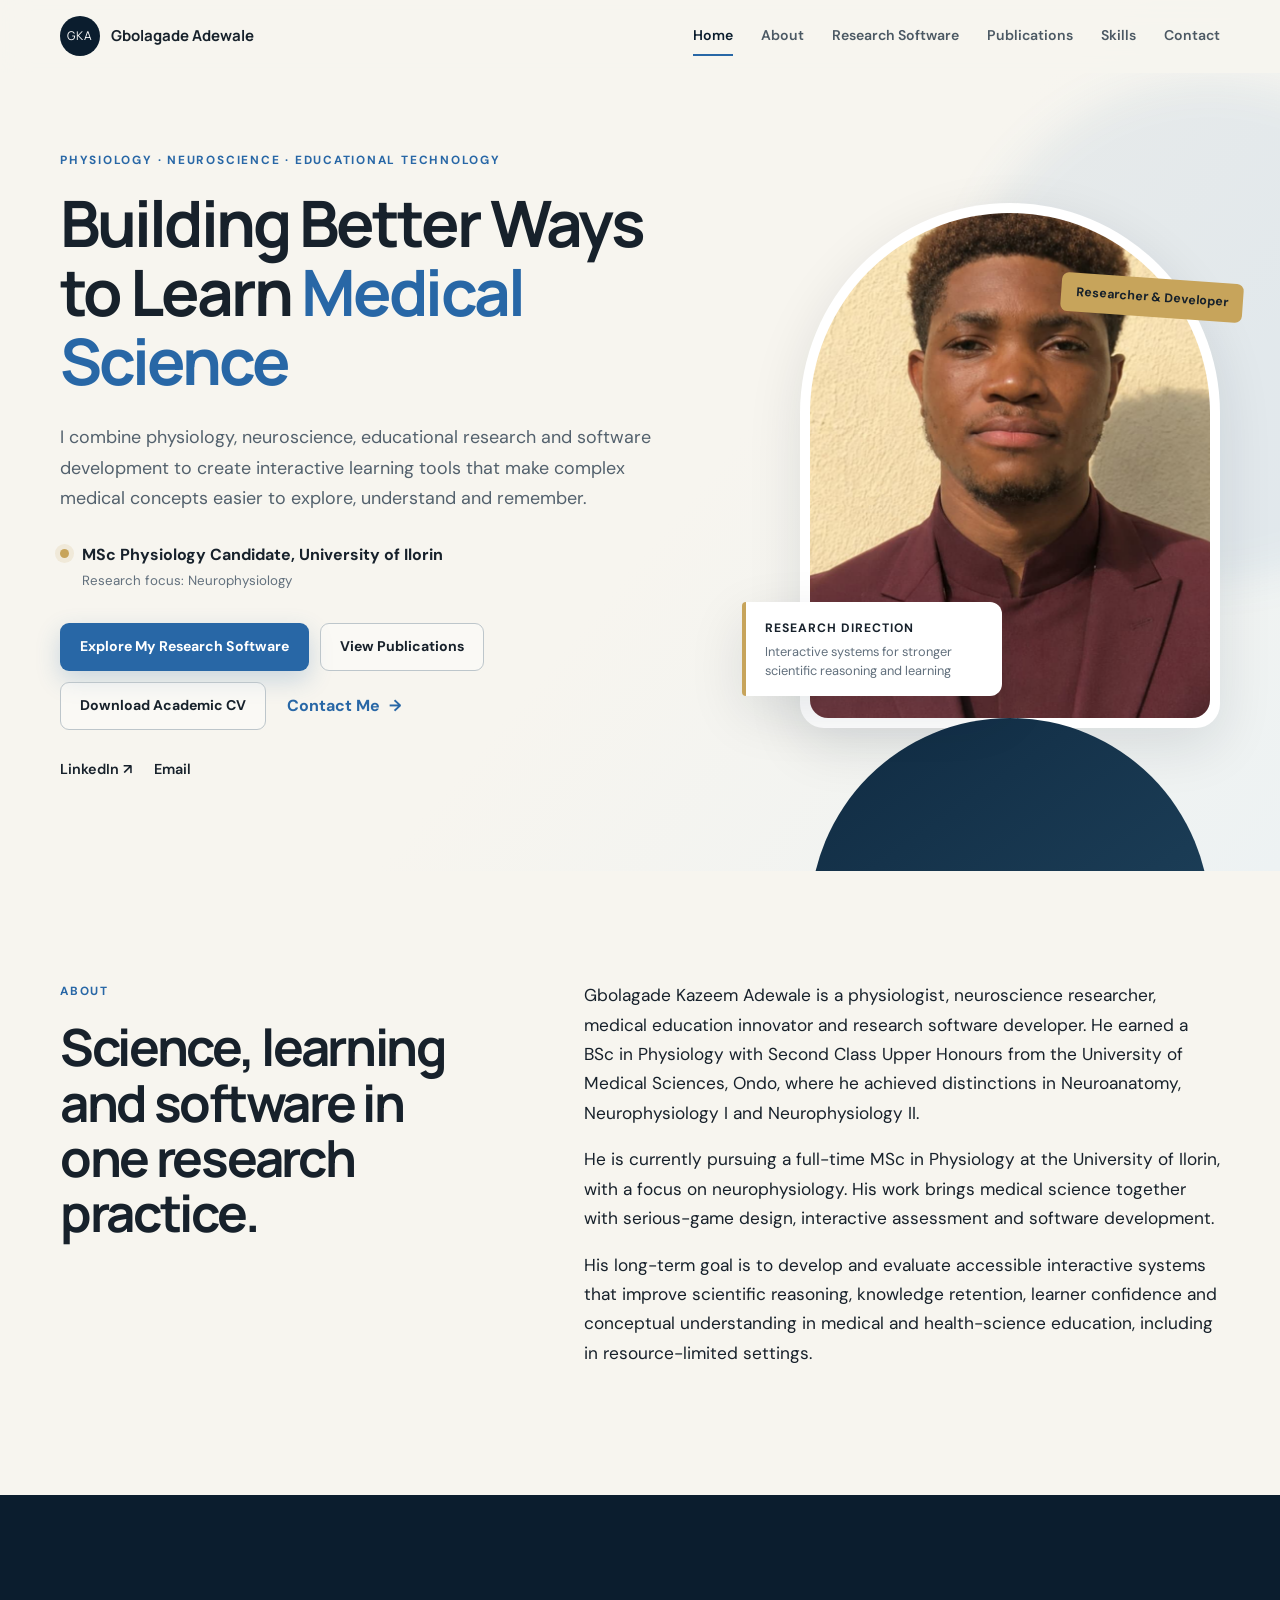
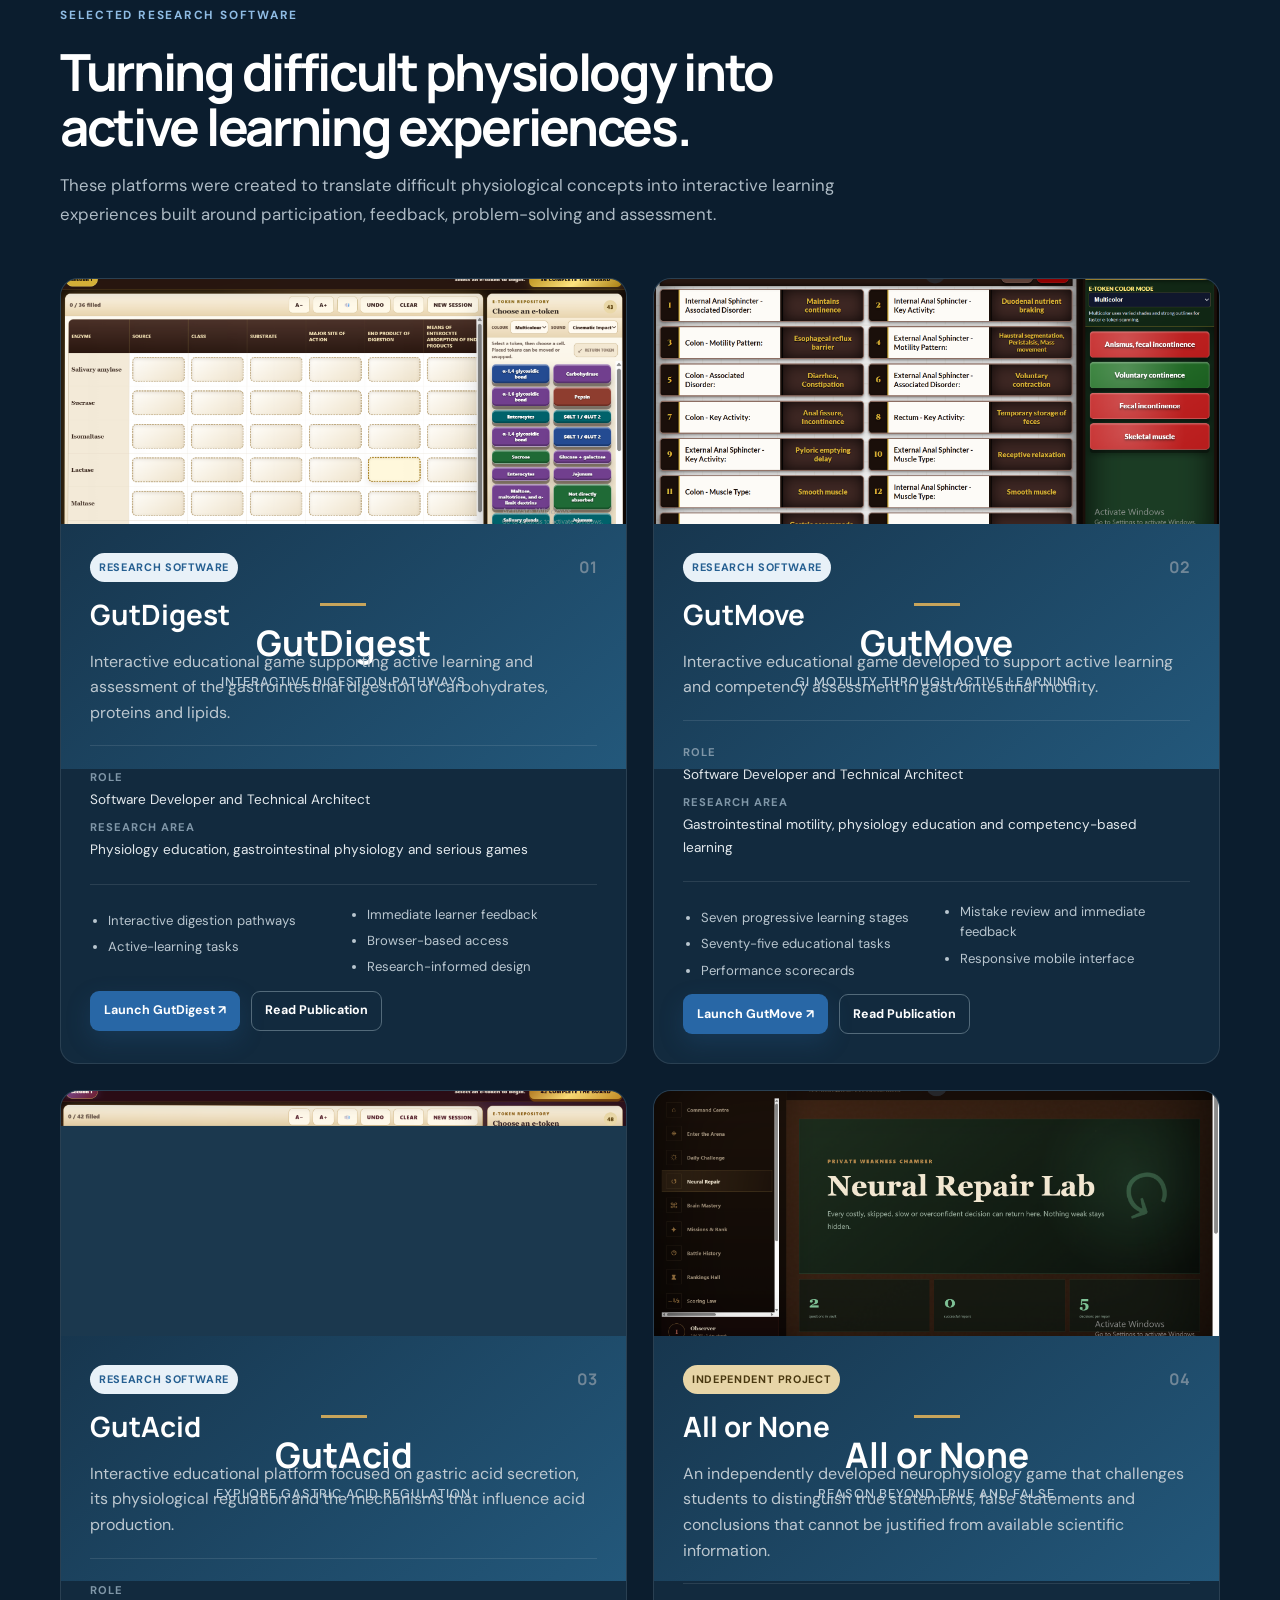
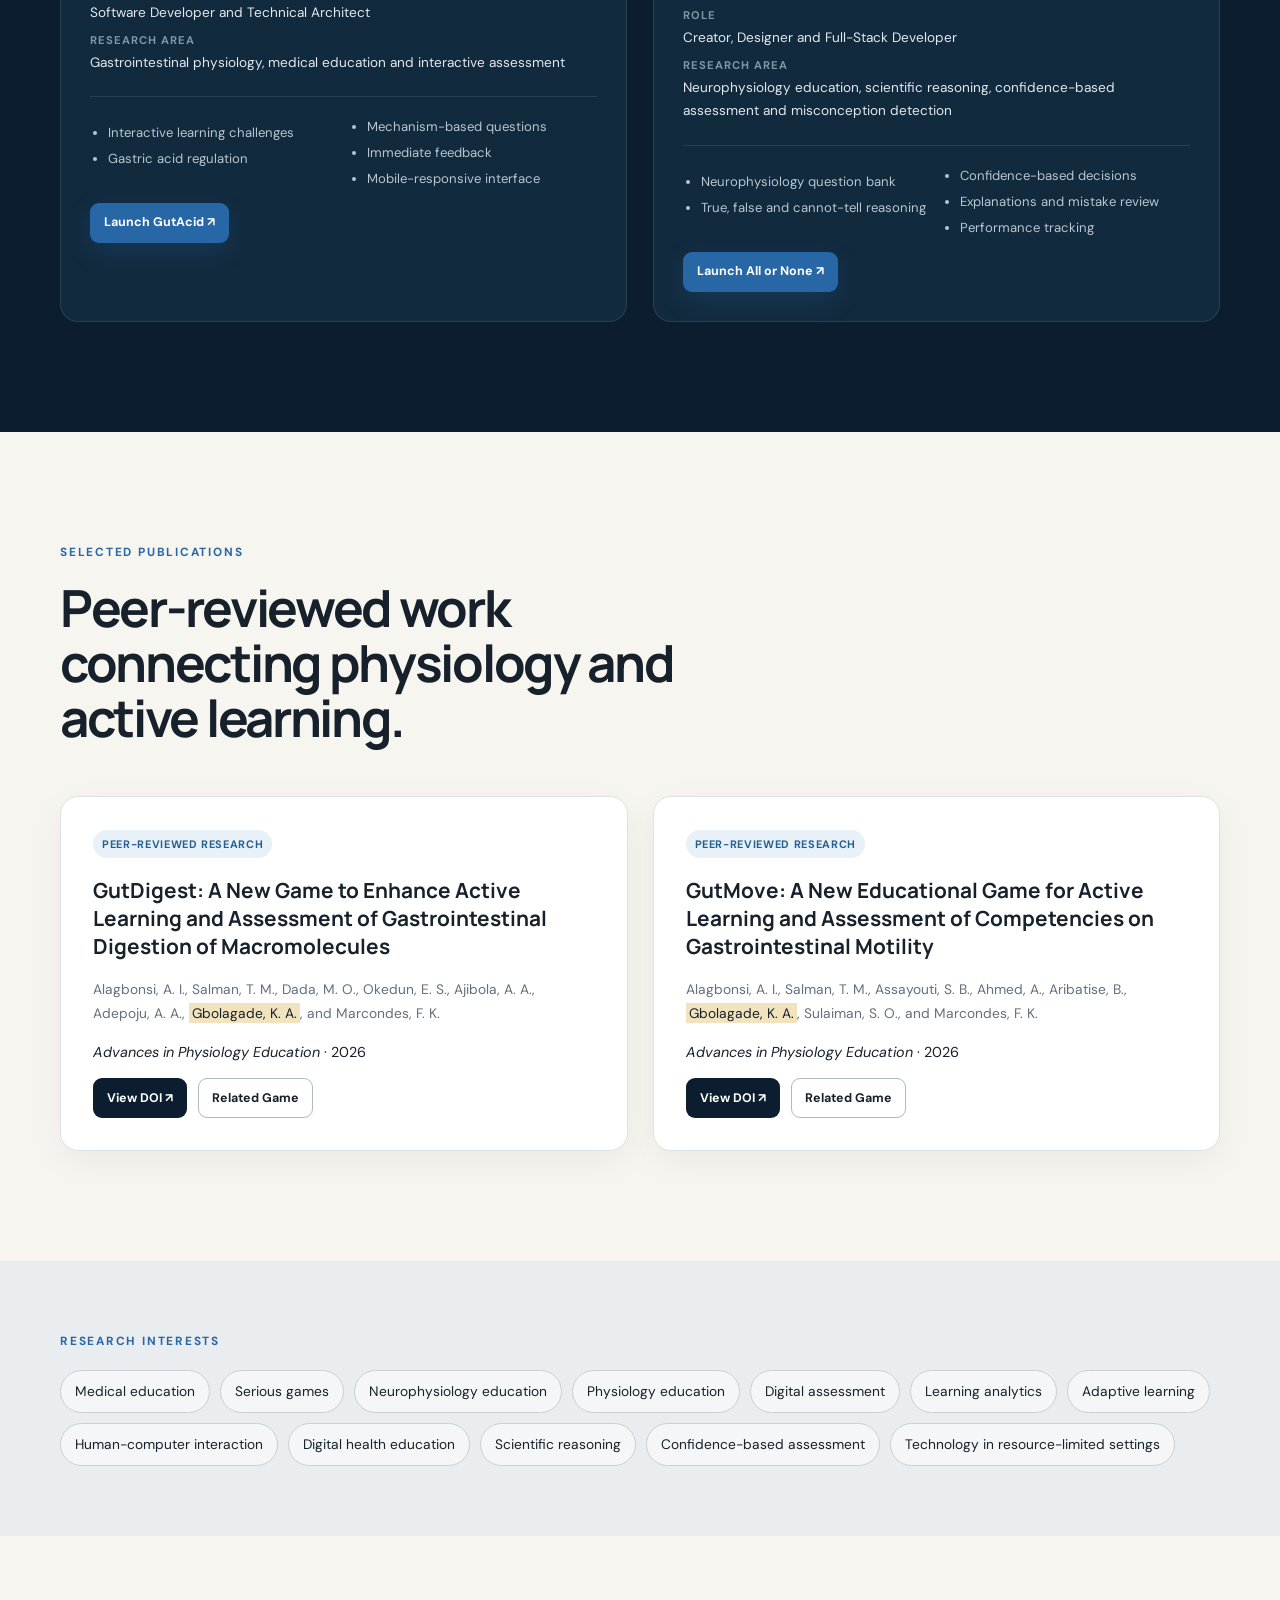
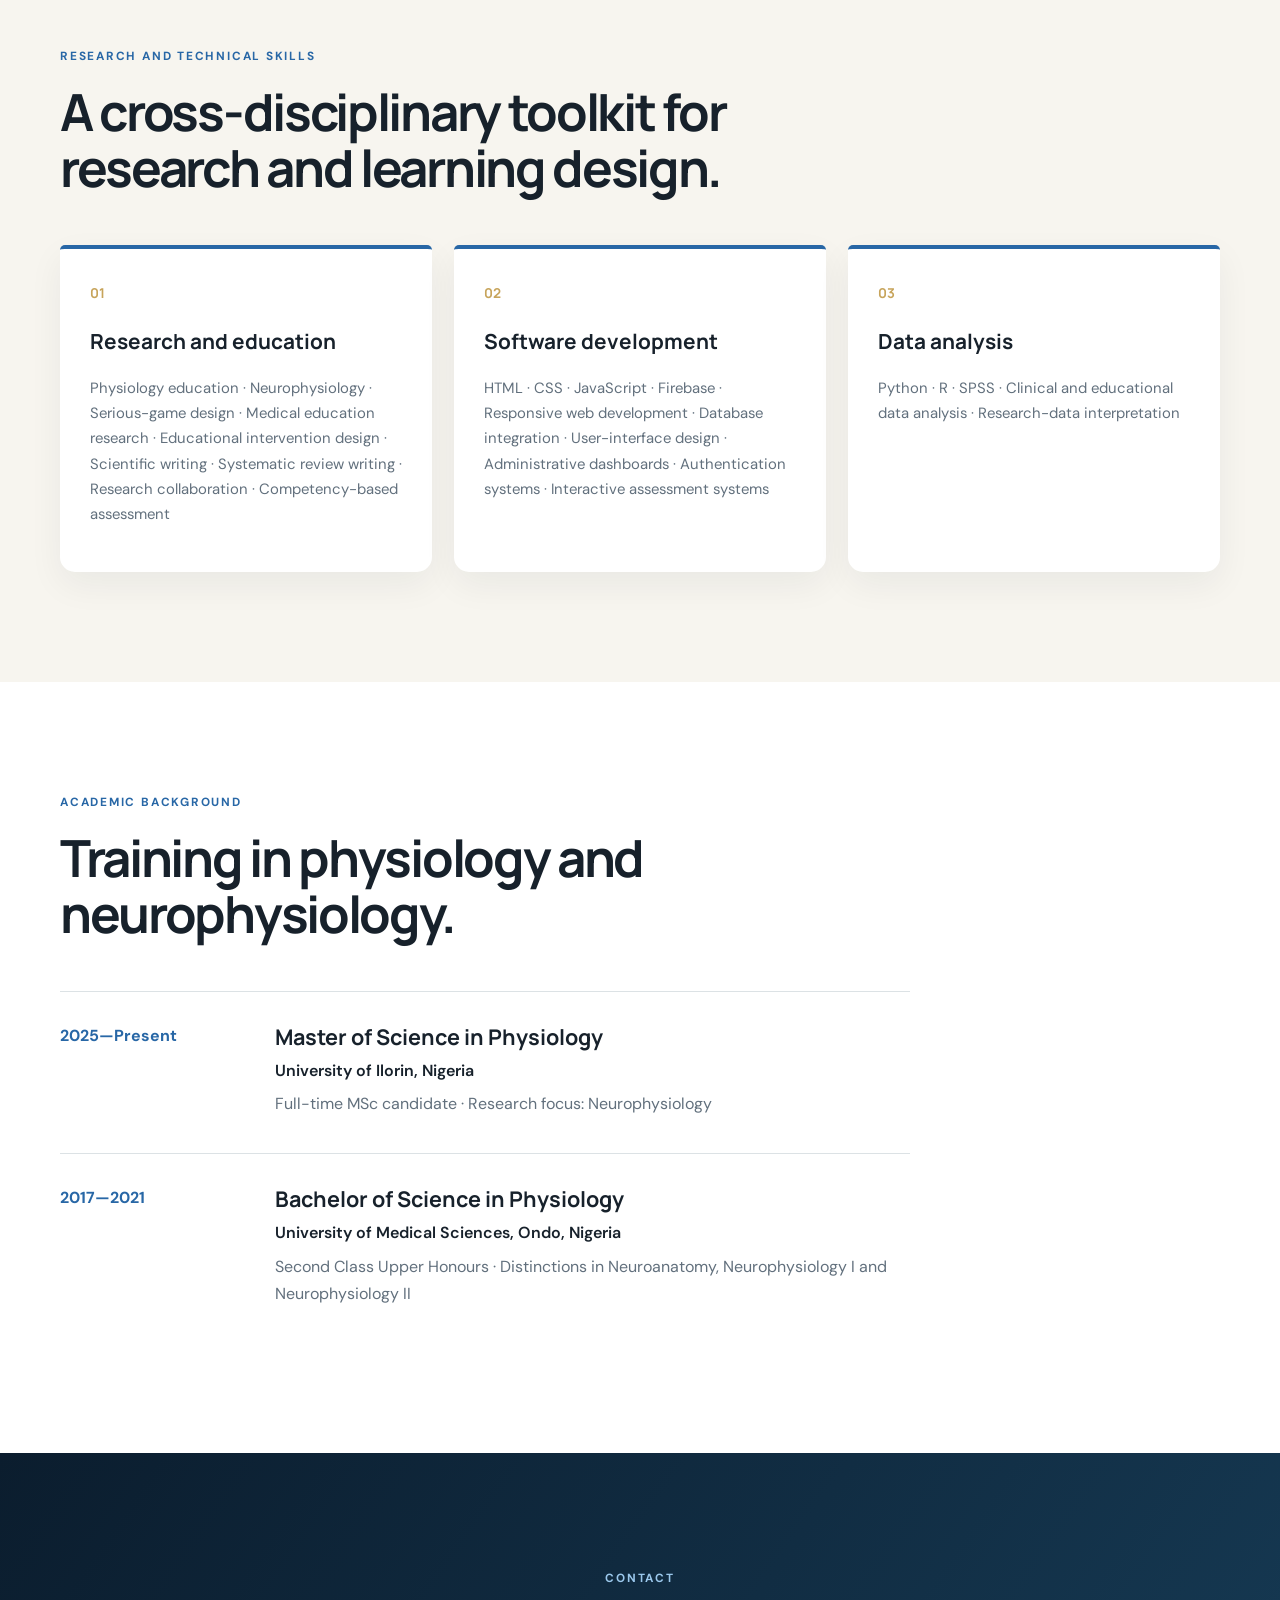
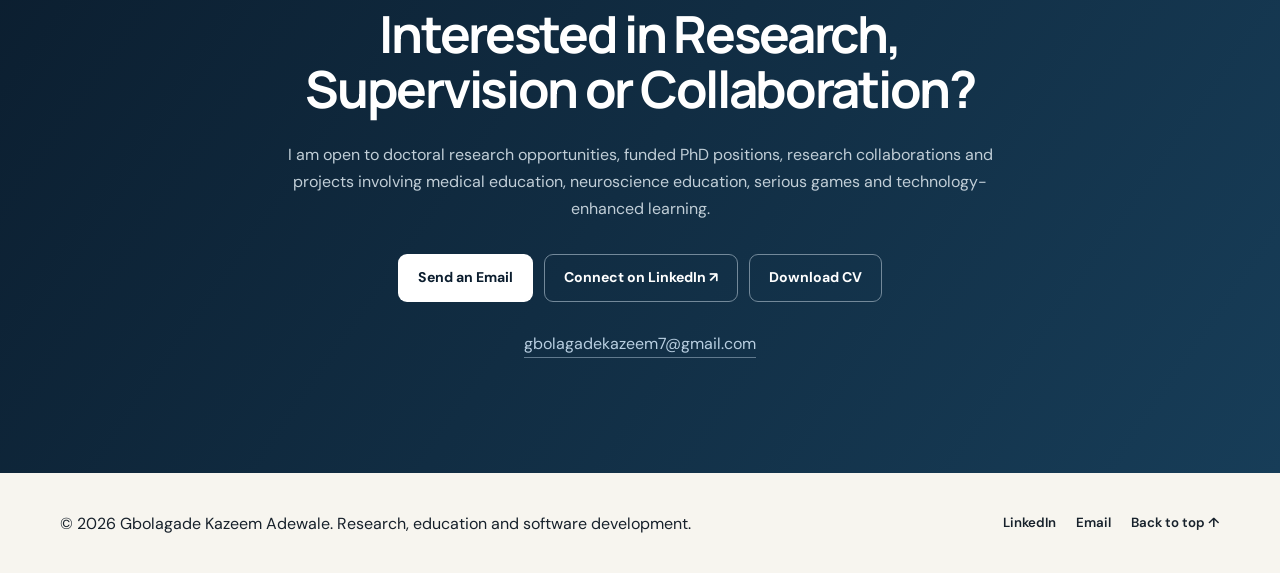
==== commit e1f52f3b: "Add files via upload" ====
--- a/index.html
+++ b/index.html
@@ -8,13 +8,70 @@
   <meta property="og:title" content="Gbolagade Kazeem Adewale | Medical Education Research and Software">
   <meta property="og:description" content="Physiology, neuroscience, serious games and interactive software for medical education.">
   <meta property="og:type" content="website">
-  <meta property="og:image" content="images/profile.jpg">
+  <meta property="og:url" content="https://physiogame.github.io/gbolagadekazeem/">
+  <meta property="og:image" content="https://physiogame.github.io/gbolagadekazeem/images/profile.jpg">
+  <meta property="og:image:alt" content="Portrait of Gbolagade Kazeem Adewale">
+  <meta name="twitter:card" content="summary_large_image">
+  <meta name="twitter:title" content="Gbolagade Kazeem Adewale | Medical Education Research and Software">
+  <meta name="twitter:description" content="Physiology and neuroscience researcher developing serious games and interactive software for medical education.">
+  <meta name="twitter:image" content="https://physiogame.github.io/gbolagadekazeem/images/profile.jpg">
   <meta name="theme-color" content="#0b1d2e">
+  <link rel="canonical" href="https://physiogame.github.io/gbolagadekazeem/">
   <link rel="icon" href="images/favicon.svg" type="image/svg+xml">
   <link rel="preconnect" href="https://fonts.googleapis.com">
   <link rel="preconnect" href="https://fonts.gstatic.com" crossorigin>
   <link href="https://fonts.googleapis.com/css2?family=DM+Sans:wght@400;500;600;700&family=Manrope:wght@600;700;800&display=swap" rel="stylesheet">
   <link rel="stylesheet" href="style.css">
+  <script type="application/ld+json">
+  {
+    "@context": "https://schema.org",
+    "@type": "ProfilePage",
+    "@id": "https://physiogame.github.io/gbolagadekazeem/#profile-page",
+    "url": "https://physiogame.github.io/gbolagadekazeem/",
+    "name": "Gbolagade Kazeem Adewale | Physiology, Neuroscience and Medical Education Software",
+    "description": "Academic and research-software portfolio of Gbolagade Kazeem Adewale.",
+    "mainEntity": {
+      "@type": "Person",
+      "@id": "https://physiogame.github.io/gbolagadekazeem/#person",
+      "name": "Gbolagade Kazeem Adewale",
+      "givenName": "Gbolagade Kazeem",
+      "familyName": "Adewale",
+      "url": "https://physiogame.github.io/gbolagadekazeem/",
+      "image": {
+        "@type": "ImageObject",
+        "url": "https://physiogame.github.io/gbolagadekazeem/images/profile.jpg",
+        "contentUrl": "https://physiogame.github.io/gbolagadekazeem/images/profile.jpg",
+        "caption": "Gbolagade Kazeem Adewale"
+      },
+      "jobTitle": "Physiology and Neuroscience Researcher and Research Software Developer",
+      "description": "Physiology and neuroscience researcher, medical education innovator and research software developer.",
+      "affiliation": {
+        "@type": "CollegeOrUniversity",
+        "name": "University of Ilorin"
+      },
+      "alumniOf": {
+        "@type": "CollegeOrUniversity",
+        "name": "University of Medical Sciences, Ondo"
+      },
+      "knowsAbout": [
+        "Physiology",
+        "Neurophysiology",
+        "Medical education",
+        "Serious games",
+        "Educational technology",
+        "Digital assessment",
+        "Research software development"
+      ],
+      "sameAs": [
+        "https://www.linkedin.com/in/gbolagade-kazeem-1418112b1",
+        "https://www.researchgate.net/profile/Kazeem-Gbolagade-2",
+        "https://github.com/physiogame",
+        "https://medium.com/@drblackpen",
+        "https://x.com/TheKaizark"
+      ]
+    }
+  }
+  </script>
 </head>
 <body>
   <a class="skip-link" href="#main">Skip to content</a>
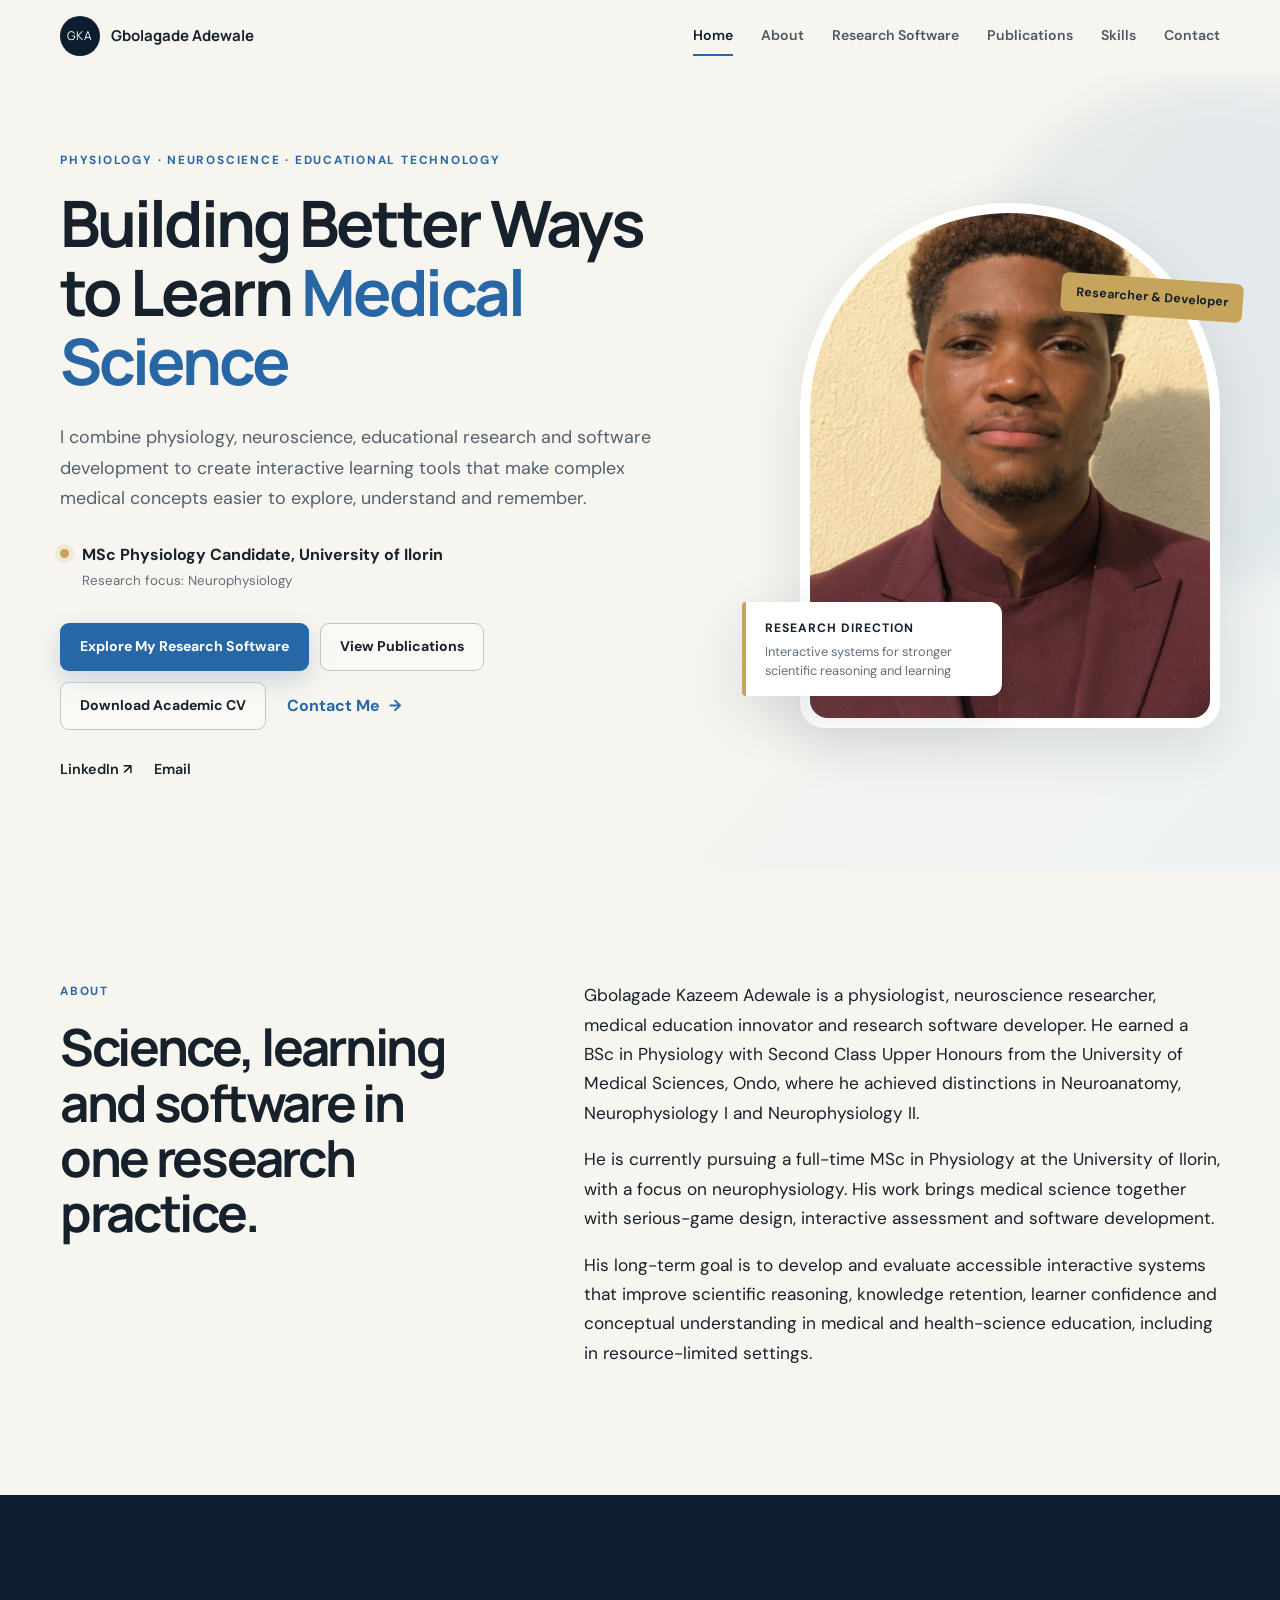
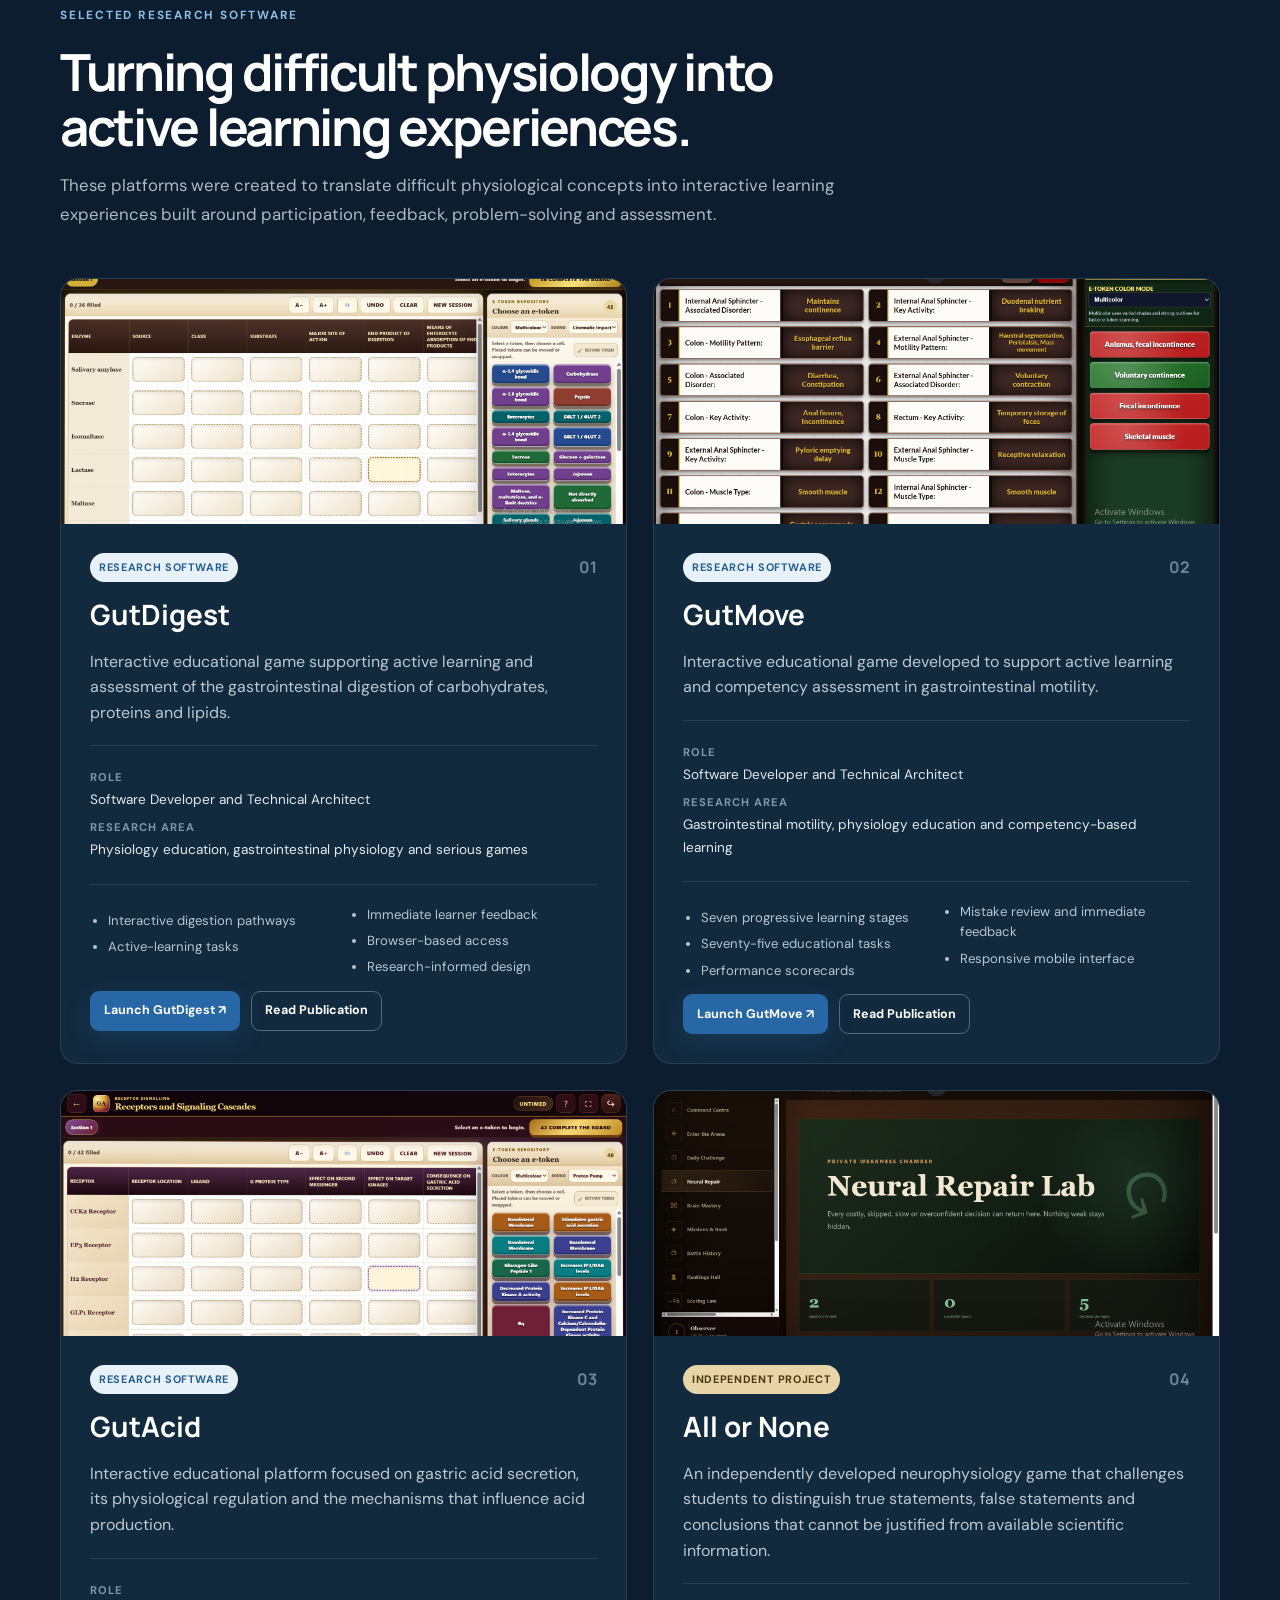
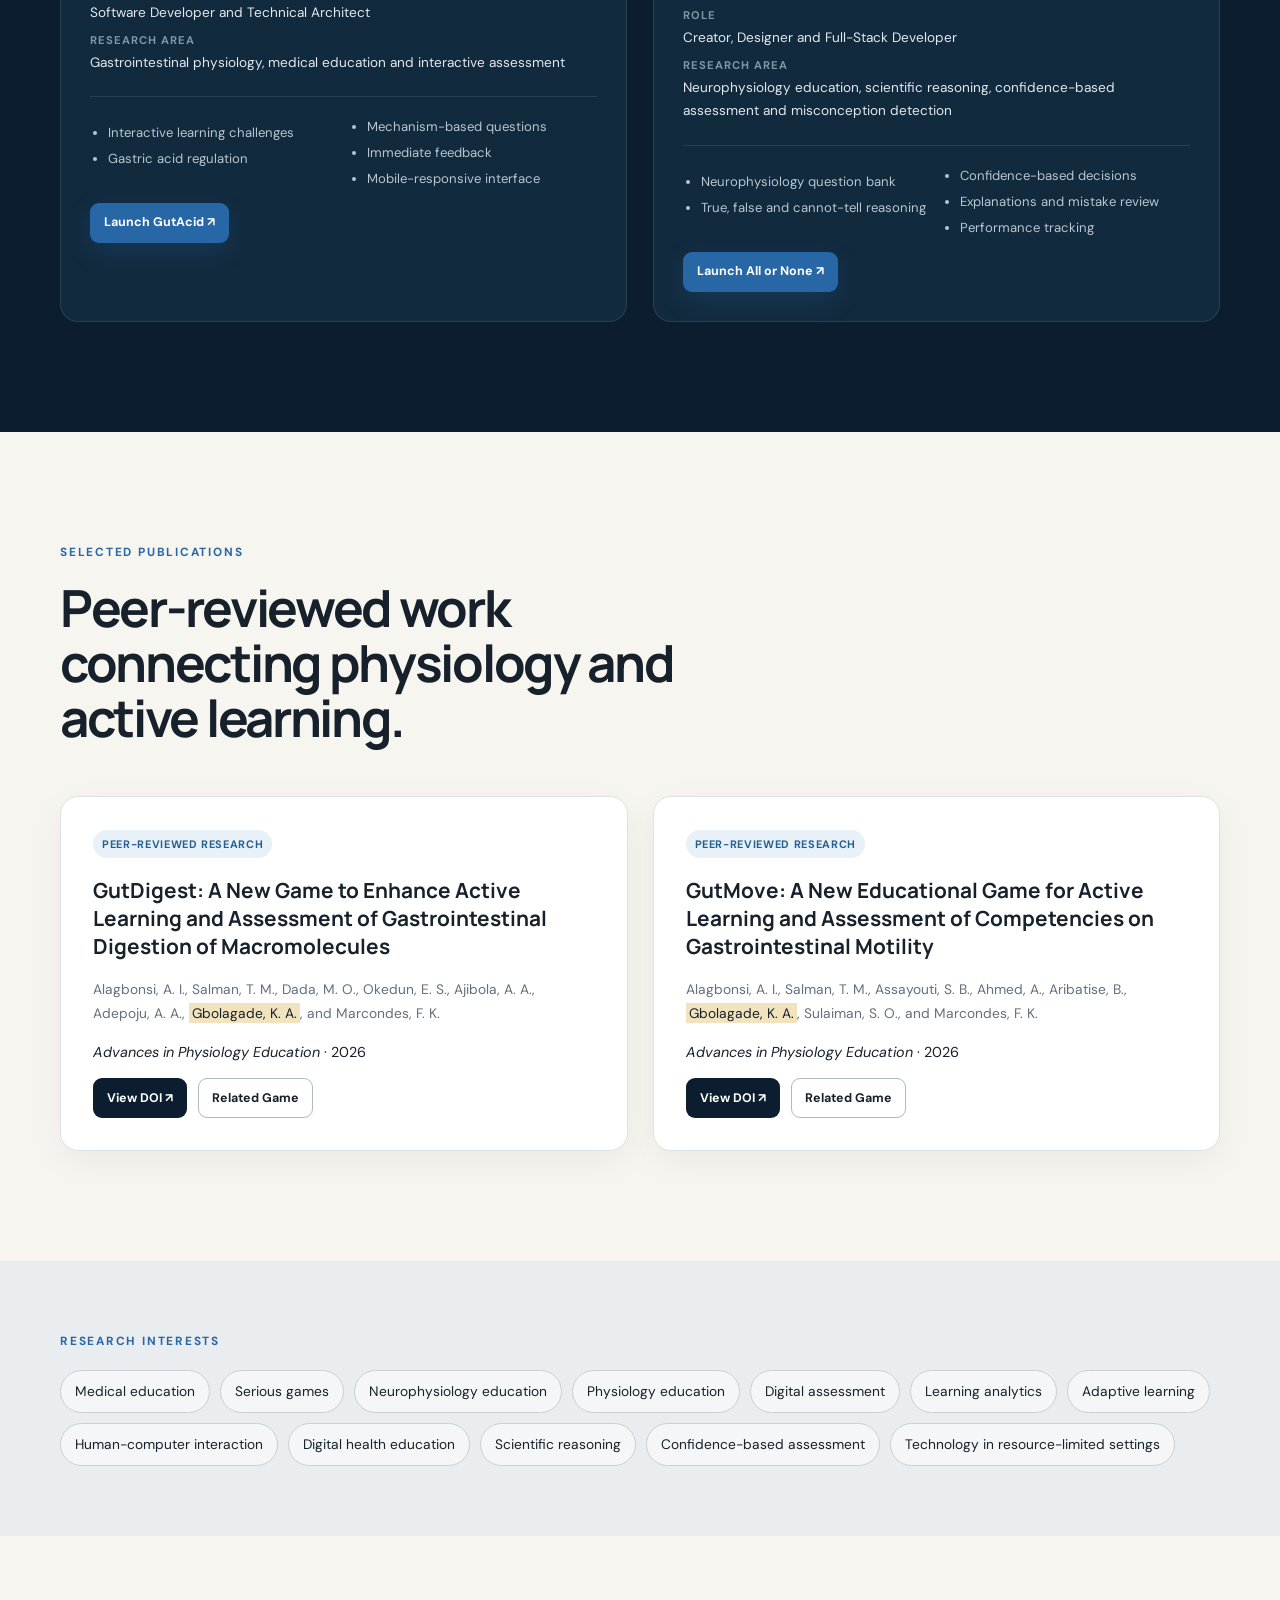
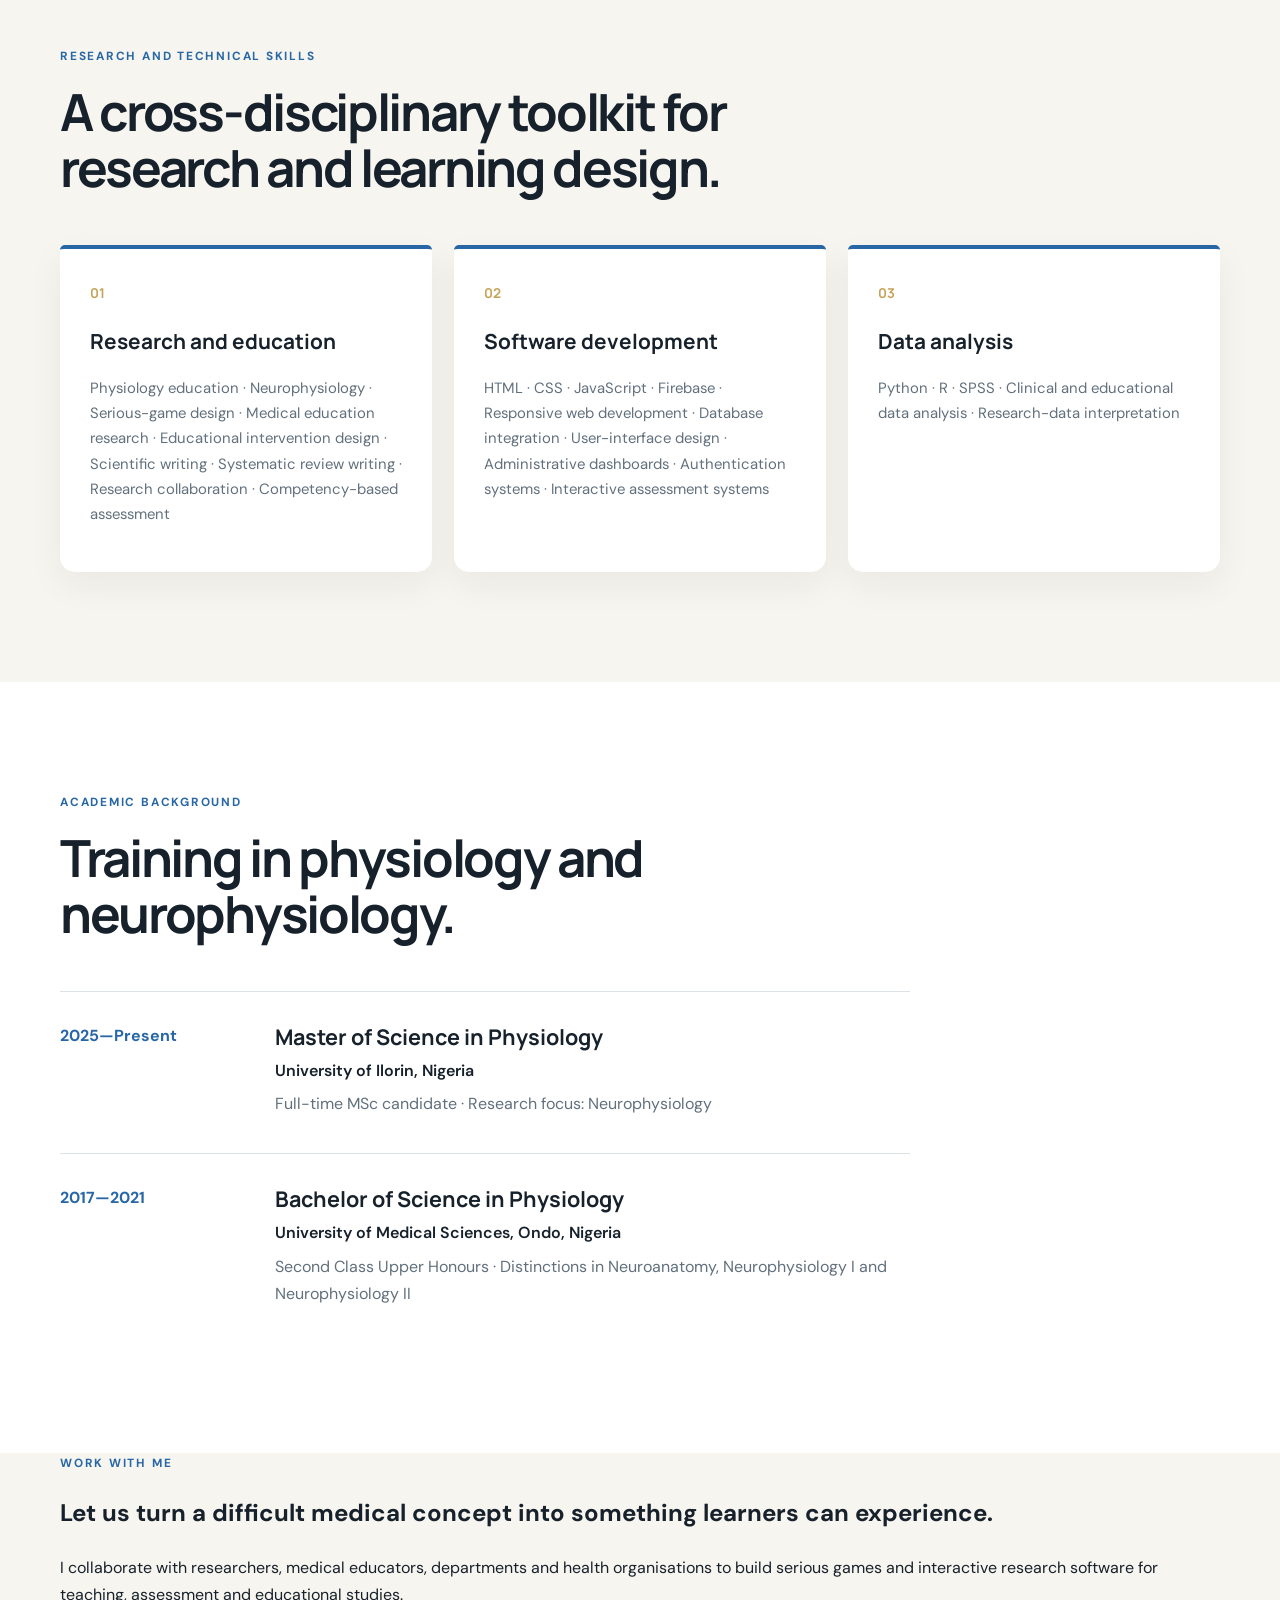
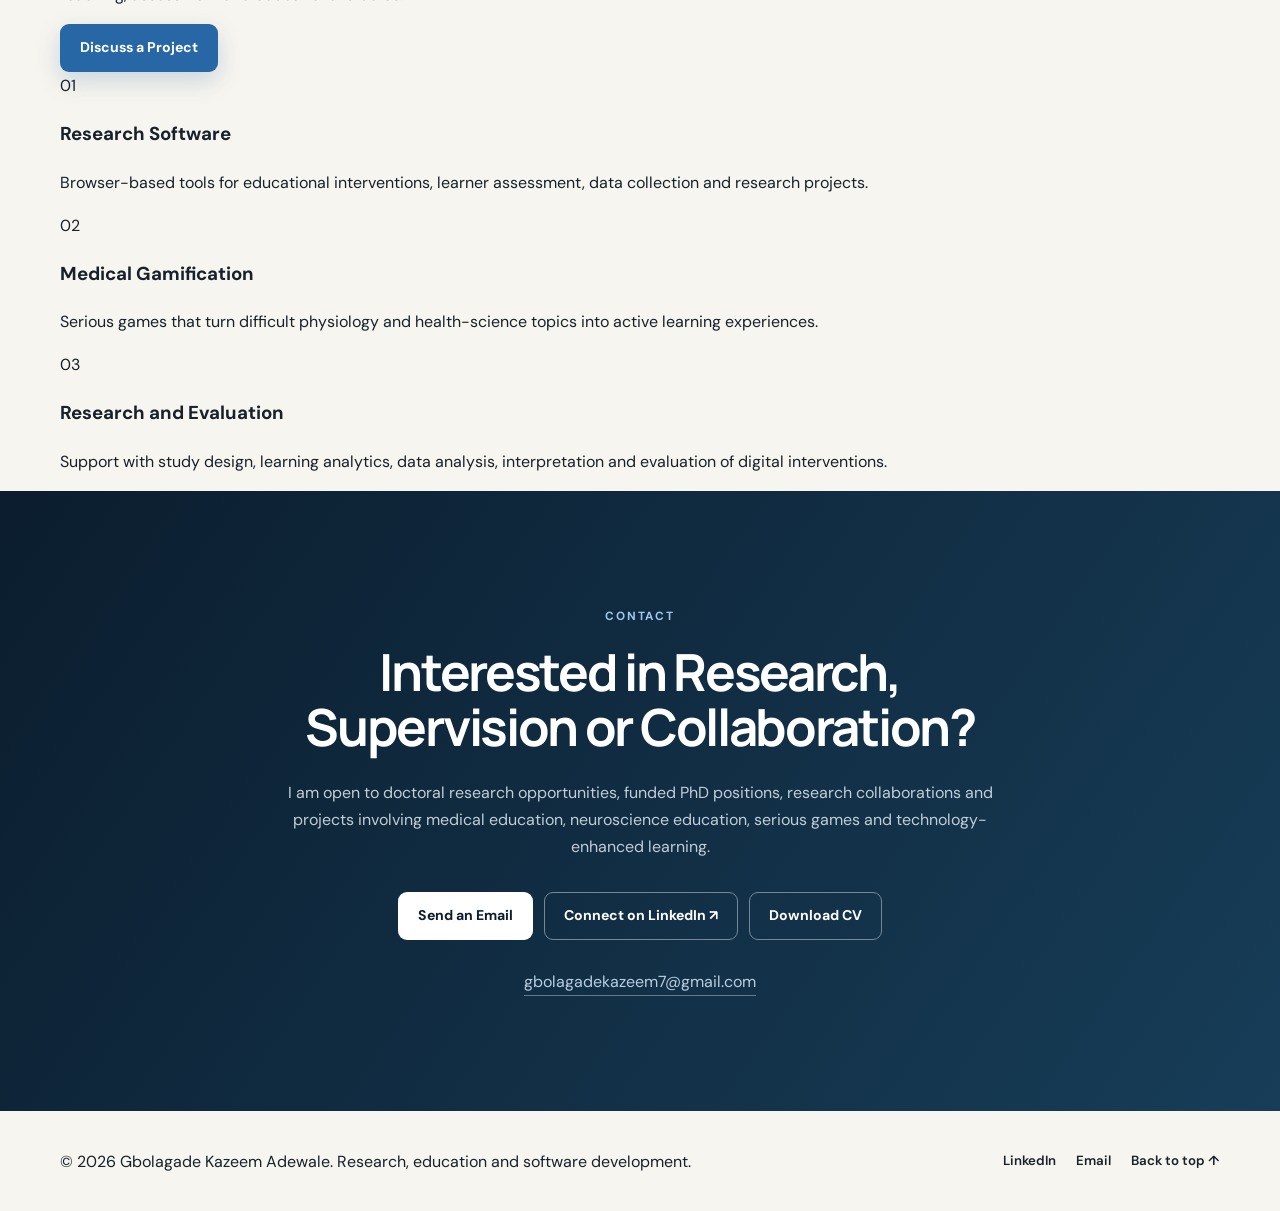
==== commit e7960331: "Add files via upload" ====
--- a/index.html
+++ b/index.html
@@ -166,6 +166,22 @@
       <article class="timeline-item reveal"><div class="year">2017—2021</div><div><h3>Bachelor of Science in Physiology</h3><p class="institution">University of Medical Sciences, Ondo, Nigeria</p><p>Second Class Upper Honours · Distinctions in Neuroanatomy, Neurophysiology I and Neurophysiology II</p></div></article>
     </div></div></section>
 
+    <section class="work-with-me" id="work-with-me">
+      <div class="container work-inner">
+        <div class="work-intro reveal">
+          <p class="eyebrow">Work With Me</p>
+          <h2>Let us turn a difficult medical concept into something learners can experience.</h2>
+          <p>I collaborate with researchers, medical educators, departments and health organisations to build serious games and interactive research software for teaching, assessment and educational studies.</p>
+          <a class="btn btn-primary" href="mailto:gbolagadekazeem7@gmail.com?subject=Research%20Software%20or%20Gamification%20Project">Discuss a Project</a>
+        </div>
+        <div class="work-services reveal">
+          <article><span>01</span><div><h3>Research Software</h3><p>Browser-based tools for educational interventions, learner assessment, data collection and research projects.</p></div></article>
+          <article><span>02</span><div><h3>Medical Gamification</h3><p>Serious games that turn difficult physiology and health-science topics into active learning experiences.</p></div></article>
+          <article><span>03</span><div><h3>Research and Evaluation</h3><p>Support with study design, learning analytics, data analysis, interpretation and evaluation of digital interventions.</p></div></article>
+        </div>
+      </div>
+    </section>
+
     <section class="contact" id="contact"><div class="container contact-inner reveal"><p class="eyebrow">Contact</p><h2>Interested in Research, Supervision or Collaboration?</h2><p>I am open to doctoral research opportunities, funded PhD positions, research collaborations and projects involving medical education, neuroscience education, serious games and technology-enhanced learning.</p><div class="contact-actions"><a class="btn btn-light" href="mailto:gbolagadekazeem7@gmail.com">Send an Email</a><a class="btn btn-outline-light" href="https://www.linkedin.com/in/gbolagade-kazeem-1418112b1" target="_blank" rel="noopener noreferrer">Connect on LinkedIn ↗</a><a class="btn btn-outline-light" href="Gbolagade_Kazeem_Adewale_Academic_CV.pdf" download>Download CV</a></div><a class="email-address" href="mailto:gbolagadekazeem7@gmail.com">gbolagadekazeem7@gmail.com</a></div></section>
   </main>
 
--- a/style.css
+++ b/style.css
@@ -1,8 +1,15 @@
 :root{--navy:#0b1d2e;--navy2:#102b42;--ink:#17212b;--muted:#62707d;--paper:#f7f5ef;--white:#fff;--gold:#c7a45b;--blue:#2867a6;--line:#dce2e5;--radius:18px;--shadow:0 18px 55px rgba(10,29,46,.11)}
+[hidden]{display:none!important}
 *{box-sizing:border-box}html{scroll-behavior:smooth;scroll-padding-top:76px}body{margin:0;color:var(--ink);background:var(--paper);font-family:"DM Sans",sans-serif;line-height:1.7}body.menu-open{overflow:hidden}img{display:block;max-width:100%}a{color:inherit;text-decoration:none}button{font:inherit}.container{width:min(1160px,calc(100% - 40px));margin:auto}.skip-link{position:fixed;top:-60px;left:16px;z-index:999;background:#fff;padding:10px 14px;border-radius:8px}.skip-link:focus{top:12px}.site-header{position:fixed;inset:0 0 auto;z-index:100;background:rgba(247,245,239,.9);border-bottom:1px solid transparent;backdrop-filter:blur(14px);transition:.25s}.site-header.scrolled{border-color:rgba(11,29,46,.1);box-shadow:0 8px 30px rgba(11,29,46,.05)}.nav{height:72px;display:flex;align-items:center;justify-content:space-between}.brand{display:flex;gap:11px;align-items:center;font-family:Manrope,sans-serif;font-size:.94rem}.brand span{display:grid;place-items:center;width:40px;height:40px;border-radius:50%;color:#fff;background:var(--navy);font-size:.75rem;letter-spacing:.06em}.nav-menu{display:flex;gap:28px;align-items:center}.nav-menu a{font-size:.88rem;font-weight:600;color:#4c5964;position:relative}.nav-menu a:after{content:"";position:absolute;left:0;right:100%;bottom:-8px;height:2px;background:var(--blue);transition:.25s}.nav-menu a:hover,.nav-menu a.active{color:var(--navy)}.nav-menu a.active:after{right:0}.nav-toggle{display:none;border:0;background:none;padding:8px}.nav-toggle span{display:block;width:24px;height:2px;margin:5px;background:var(--navy)}
 .hero{min-height:790px;padding:150px 0 90px;background:linear-gradient(130deg,#f7f5ef 55%,#edf2f3);position:relative;overflow:hidden}.hero-glow{position:absolute;width:500px;height:500px;border-radius:50%;background:rgba(40,103,166,.07);filter:blur(20px);right:-180px;top:80px}.hero-grid{display:grid;grid-template-columns:1.18fr .82fr;gap:85px;align-items:center}.eyebrow{text-transform:uppercase;color:var(--blue);letter-spacing:.15em;font-size:.74rem;font-weight:700;margin:0 0 18px}.hero h1,.section h2,.contact h2{font-family:Manrope,sans-serif;line-height:1.08;letter-spacing:-.045em;margin:0}.hero h1{font-size:clamp(3rem,5vw,5rem);max-width:790px}.hero h1 em{font-style:normal;color:var(--blue)}.lead{font-size:1.12rem;max-width:720px;color:#53616d;margin:27px 0}.status{display:flex;gap:13px;align-items:flex-start;margin:22px 0 30px}.status>span{width:9px;height:9px;margin-top:8px;border-radius:50%;background:var(--gold);box-shadow:0 0 0 5px rgba(199,164,91,.15)}.status strong,.status small{display:block}.status small{color:var(--muted);margin-top:2px}.hero-actions,.card-actions,.contact-actions{display:flex;flex-wrap:wrap;gap:11px;align-items:center}.btn{display:inline-flex;min-height:48px;align-items:center;justify-content:center;padding:11px 19px;border:1px solid transparent;border-radius:9px;font-weight:700;font-size:.88rem;transition:transform .2s,box-shadow .2s,background .2s}.btn:hover{transform:translateY(-2px)}.btn-primary{color:#fff;background:var(--blue);box-shadow:0 9px 24px rgba(40,103,166,.22)}.btn-primary:hover{background:#1e568d}.btn-ghost{border-color:#bdc6cb;background:rgba(255,255,255,.35)}.text-link{font-weight:700;color:var(--blue);padding:10px}.text-link span{margin-left:5px}.social-links{display:flex;gap:22px;margin-top:27px;font-weight:600;font-size:.9rem}.social-links a:hover{color:var(--blue)}.portrait-wrap{position:relative;max-width:420px;justify-self:end}.portrait-frame{height:525px;padding:10px;background:#fff;border-radius:210px 210px 24px 24px;box-shadow:var(--shadow)}.portrait-frame img{width:100%;height:100%;object-fit:cover;object-position:center top;border-radius:200px 200px 18px 18px}.portrait-placeholder{height:100%;border-radius:200px 200px 18px 18px;background:linear-gradient(145deg,var(--navy2),#244b66);color:#fff;display:grid;place-content:center;text-align:center}.portrait-placeholder span{font:800 5rem Manrope;opacity:.85}.portrait-placeholder small{opacity:.75}.portrait-label{position:absolute;right:-23px;top:75px;z-index:2;background:var(--gold);color:#17212b;padding:9px 15px;border-radius:7px;font-weight:700;font-size:.78rem;transform:rotate(4deg)}.portrait-note{position:absolute;left:-58px;bottom:32px;width:260px;background:#fff;padding:16px 19px;border-left:4px solid var(--gold);box-shadow:var(--shadow);border-radius:4px 12px 12px 4px}.portrait-note b,.portrait-note span{display:block}.portrait-note b{font-size:.76rem;text-transform:uppercase;letter-spacing:.08em}.portrait-note span{color:var(--muted);font-size:.8rem;line-height:1.45;margin-top:4px}
 .section{padding:110px 0}.about-grid{display:grid;grid-template-columns:.8fr 1.2fr;gap:100px}.section-heading{max-width:680px;margin-bottom:50px}.section-heading.wide{max-width:790px}.section-heading h2,.contact h2{font-size:clamp(2.25rem,4vw,3.55rem)}.section-heading>p:last-child{color:var(--muted);font-size:1.05rem}.about-copy{font-size:1.08rem}.about-copy p:first-child{margin-top:0}.section-dark{background:var(--navy);color:#fff}.section-dark .eyebrow{color:#8fbce4}.section-dark .section-heading>p:last-child{color:#aebbc5}.projects{display:grid;grid-template-columns:repeat(2,1fr);gap:26px}.project-card{background:#122a3e;border:1px solid rgba(255,255,255,.1);border-radius:var(--radius);overflow:hidden;transition:.25s}.project-card:hover{transform:translateY(-5px);border-color:rgba(143,188,228,.4);box-shadow:0 24px 50px rgba(0,0,0,.18)}.project-media{height:245px;background:#1b384e}.project-media img{width:100%;height:100%;object-fit:cover}.media-fallback{height:100%;display:grid;place-content:center;text-align:center;color:#fff;font:700 2.2rem Manrope;background:linear-gradient(140deg,#17364e,#23587b)}.media-fallback:before{content:"";width:46px;height:3px;background:var(--gold);justify-self:center;margin-bottom:12px}.media-fallback span{display:block;font:500 .8rem "DM Sans";color:#b9cbd8;letter-spacing:.08em;text-transform:uppercase;margin-top:6px}.project-body{padding:29px}.card-top{display:flex;justify-content:space-between;align-items:center}.pill{display:inline-block;padding:5px 9px;border-radius:50px;background:#e8f1f8;color:#255f91;font-size:.68rem;font-weight:700;letter-spacing:.06em;text-transform:uppercase}.pill.gold{color:#493810;background:#e7d5a7}.number{font-family:Manrope;color:#718798;font-weight:700}.project-body h3{font:700 1.75rem Manrope;margin:13px 0 8px}.project-body>p{color:#bdc8d0;line-height:1.6}.project-body dl{border-top:1px solid rgba(255,255,255,.1);border-bottom:1px solid rgba(255,255,255,.1);padding:15px 0;margin:20px 0}.project-body dl div{margin:7px 0}.project-body dt{color:#8097a8;font-size:.7rem;text-transform:uppercase;letter-spacing:.09em;font-weight:700}.project-body dd{margin:1px 0;color:#e3e9ed;font-size:.85rem}.project-body ul{columns:2;column-gap:28px;padding-left:18px;color:#b9c6cf;font-size:.82rem;line-height:1.55}.project-body li{margin:6px 0;break-inside:avoid}.btn-small{min-height:40px;padding:8px 13px;font-size:.78rem}.btn-line{border-color:#536a7a;color:#fff}.btn-line:hover{background:#1b3a50}
 .publication-grid{display:grid;grid-template-columns:1fr 1fr;gap:25px}.publication{background:#fff;border:1px solid var(--line);border-radius:var(--radius);padding:32px;box-shadow:0 10px 35px rgba(11,29,46,.05)}.publication h3{font:700 1.3rem/1.35 Manrope;margin:18px 0}.authors{font-size:.86rem;color:var(--muted)}mark{background:#f0e3bd;color:var(--ink);padding:1px 3px}.journal{font-size:.9rem}.btn-dark{background:var(--navy);color:#fff}.btn-line-dark{border-color:#aeb9c0}.interests{padding:70px 0;background:#e9edef}.tags{display:flex;flex-wrap:wrap;gap:10px}.tags span{padding:9px 14px;border:1px solid #c6d0d5;background:rgba(255,255,255,.55);border-radius:99px;font-size:.86rem}.skills-grid{display:grid;grid-template-columns:repeat(3,1fr);gap:22px}.skill-card{background:#fff;border-top:4px solid var(--blue);border-radius:5px 5px 15px 15px;padding:30px;box-shadow:0 13px 35px rgba(11,29,46,.06)}.skill-card>span{color:var(--gold);font:700 .85rem Manrope}.skill-card h3{font:700 1.3rem Manrope}.skill-card p{color:var(--muted);font-size:.93rem}.education{background:#fff}.timeline{max-width:850px}.timeline-item{display:grid;grid-template-columns:180px 1fr;gap:35px;padding:30px 0;border-top:1px solid var(--line)}.year{font-weight:700;color:var(--blue)}.timeline h3{font:700 1.35rem Manrope;margin:0}.timeline p{margin:6px 0;color:var(--muted)}.institution{color:var(--ink)!important;font-weight:600}.contact{padding:115px 0;background:linear-gradient(125deg,#0b1d2e,#173d58);color:#fff;text-align:center}.contact-inner{max-width:900px}.contact .eyebrow{color:#9bc8ec}.contact h2{max-width:800px;margin:auto}.contact p:not(.eyebrow){color:#c1ced7;max-width:730px;margin:24px auto 32px}.contact-actions{justify-content:center}.btn-light{background:#fff;color:var(--navy)}.btn-outline-light{border-color:#73899a;color:#fff}.email-address{display:inline-block;margin-top:28px;color:#b8cee0;border-bottom:1px solid #617a8e}.footer-inner{min-height:100px;display:flex;justify-content:space-between;align-items:center;gap:20px}.footer p{font-size:.82rem}.footer-inner div{display:flex;gap:20px;font-size:.83rem;font-weight:600}.back-top{position:fixed;right:20px;bottom:20px;width:43px;height:43px;display:grid;place-items:center;border-radius:50%;background:var(--navy);color:#fff;box-shadow:var(--shadow);opacity:0;pointer-events:none;transform:translateY(10px);transition:.25s}.back-top.visible{opacity:1;pointer-events:auto;transform:none}.reveal{opacity:0;transform:translateY(24px);transition:opacity .65s,transform .65s}.reveal.visible{opacity:1;transform:none}:focus-visible{outline:3px solid #e2b957;outline-offset:4px}
 @media(max-width:900px){.nav-toggle{display:block;z-index:3}.nav-menu{position:fixed;inset:72px 0 auto;background:var(--paper);padding:24px 25px 32px;display:flex;flex-direction:column;align-items:flex-start;gap:18px;box-shadow:0 18px 30px rgba(0,0,0,.1);transform:translateY(-130%);transition:.3s}.nav-menu.open{transform:none}.hero{padding-top:125px}.hero-grid{grid-template-columns:1fr;gap:60px}.hero-copy{order:1}.portrait-wrap{justify-self:center;order:0;width:min(390px,85vw)}.about-grid{grid-template-columns:1fr;gap:20px}.projects,.publication-grid{grid-template-columns:1fr}.skills-grid{grid-template-columns:1fr}.portrait-note{left:-25px}}
 @media(max-width:600px){.container{width:min(100% - 28px,1160px)}.brand b{display:none}.hero{min-height:auto;padding:110px 0 70px}.hero h1{font-size:2.75rem}.lead{font-size:1rem}.portrait-frame{height:420px}.portrait-label{right:-5px}.portrait-note{left:-5px;width:230px}.section{padding:78px 0}.section-heading{margin-bottom:34px}.section-heading h2,.contact h2{font-size:2.15rem}.project-media{height:200px}.project-body{padding:22px}.project-body ul{columns:1}.publication{padding:24px}.timeline-item{grid-template-columns:1fr;gap:8px}.contact{padding:80px 0}.contact-actions .btn{width:100%}.footer-inner{padding:27px 0;display:block;text-align:center}.footer-inner div{justify-content:center;flex-wrap:wrap}.back-top{right:14px;bottom:14px}}
+.project-media{overflow:hidden}
+@media(max-width:600px){.hero{padding:105px 0 65px}.hero-grid{gap:48px}.hero h1{font-size:2.55rem}.portrait-wrap{width:min(340px,92vw);margin-bottom:0}.portrait-frame{height:390px}.portrait-label{right:6px;top:54px}.portrait-note{position:relative;left:auto;bottom:auto;width:calc(100% - 24px);margin:-28px auto 0;z-index:2}.hero-actions .btn,.card-actions .btn{width:100%}.hero-actions .text-link{width:100%;text-align:center}.section{padding:72px 0}.section-heading h2,.contact h2{font-size:2.08rem}.project-media{height:190px}.project-media img{object-position:center top}}
 @media(prefers-reduced-motion:reduce){html{scroll-behavior:auto}*,*:before,*:after{animation-duration:.01ms!important;transition-duration:.01ms!important}.reveal{opacity:1;transform:none}}
+.project-media img[src*="gutacid-preview"] {
+  object-fit: cover;
+  object-position: center top;
+}
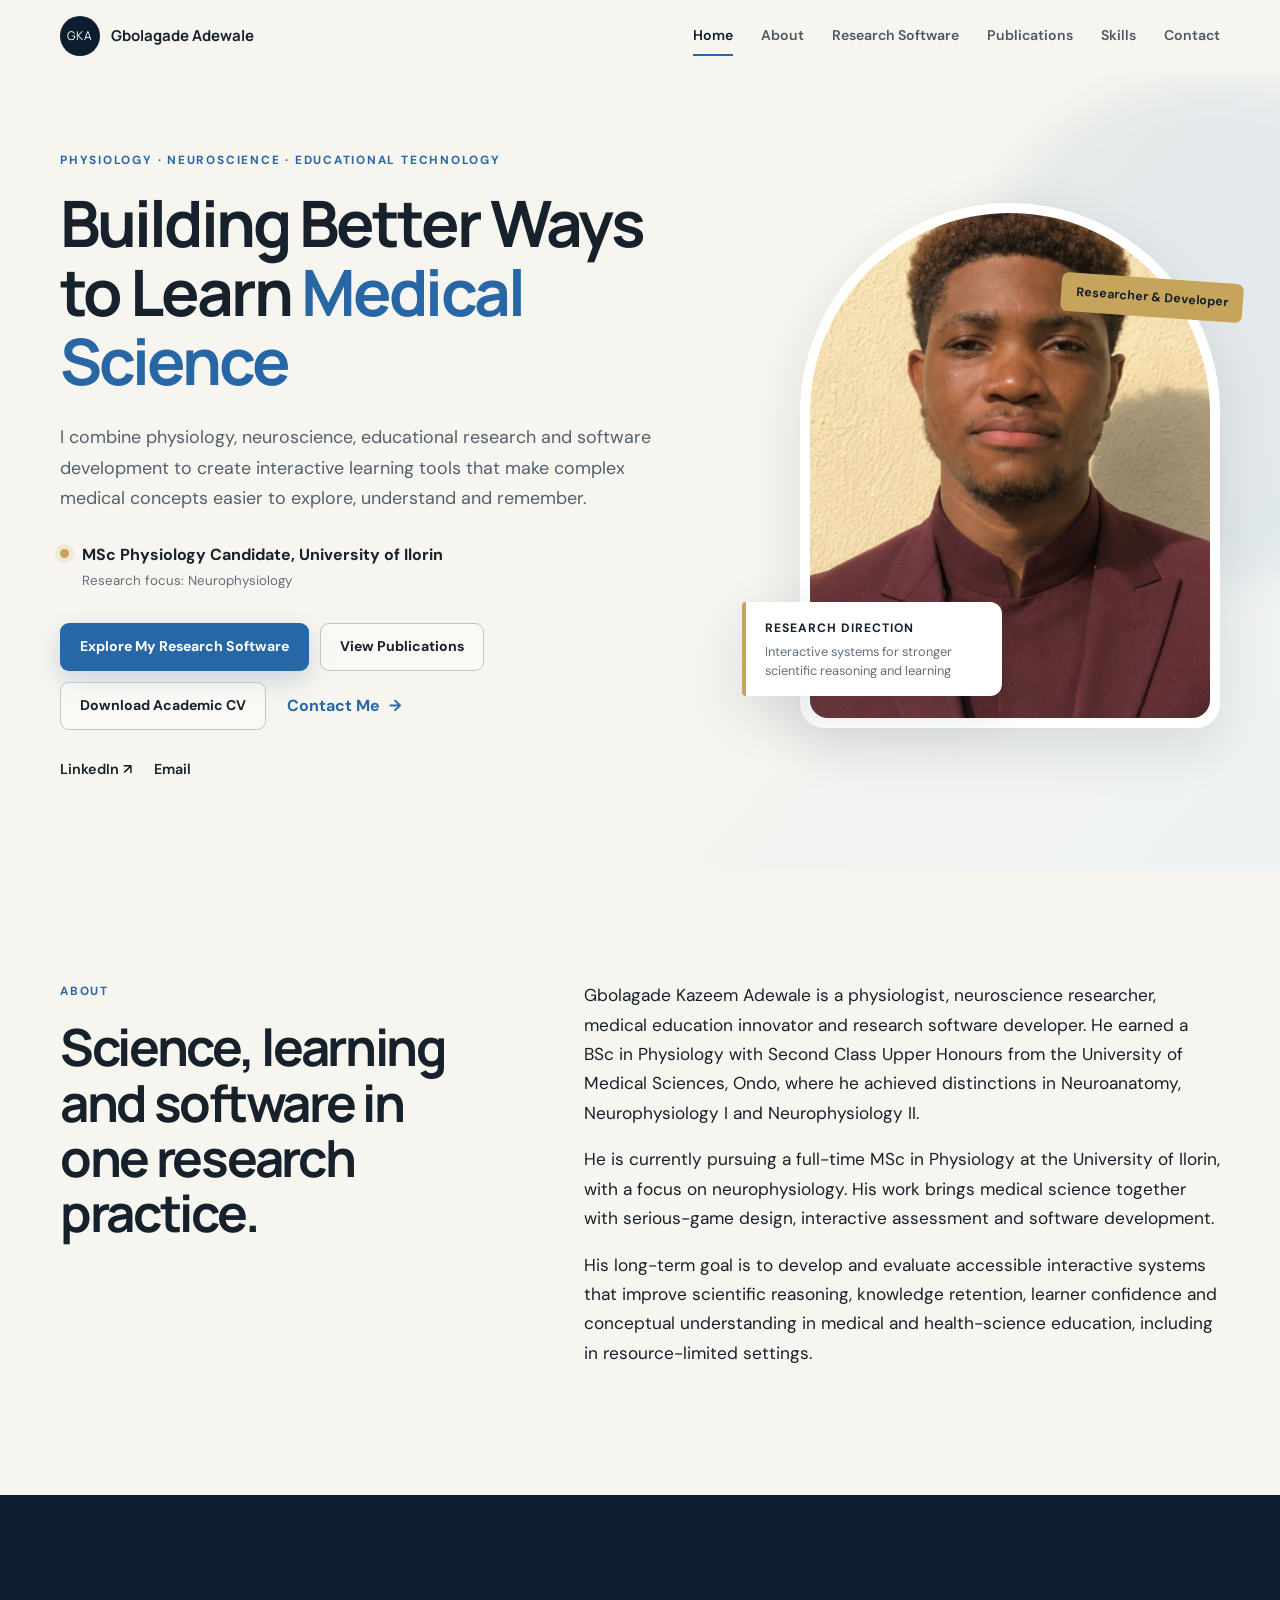
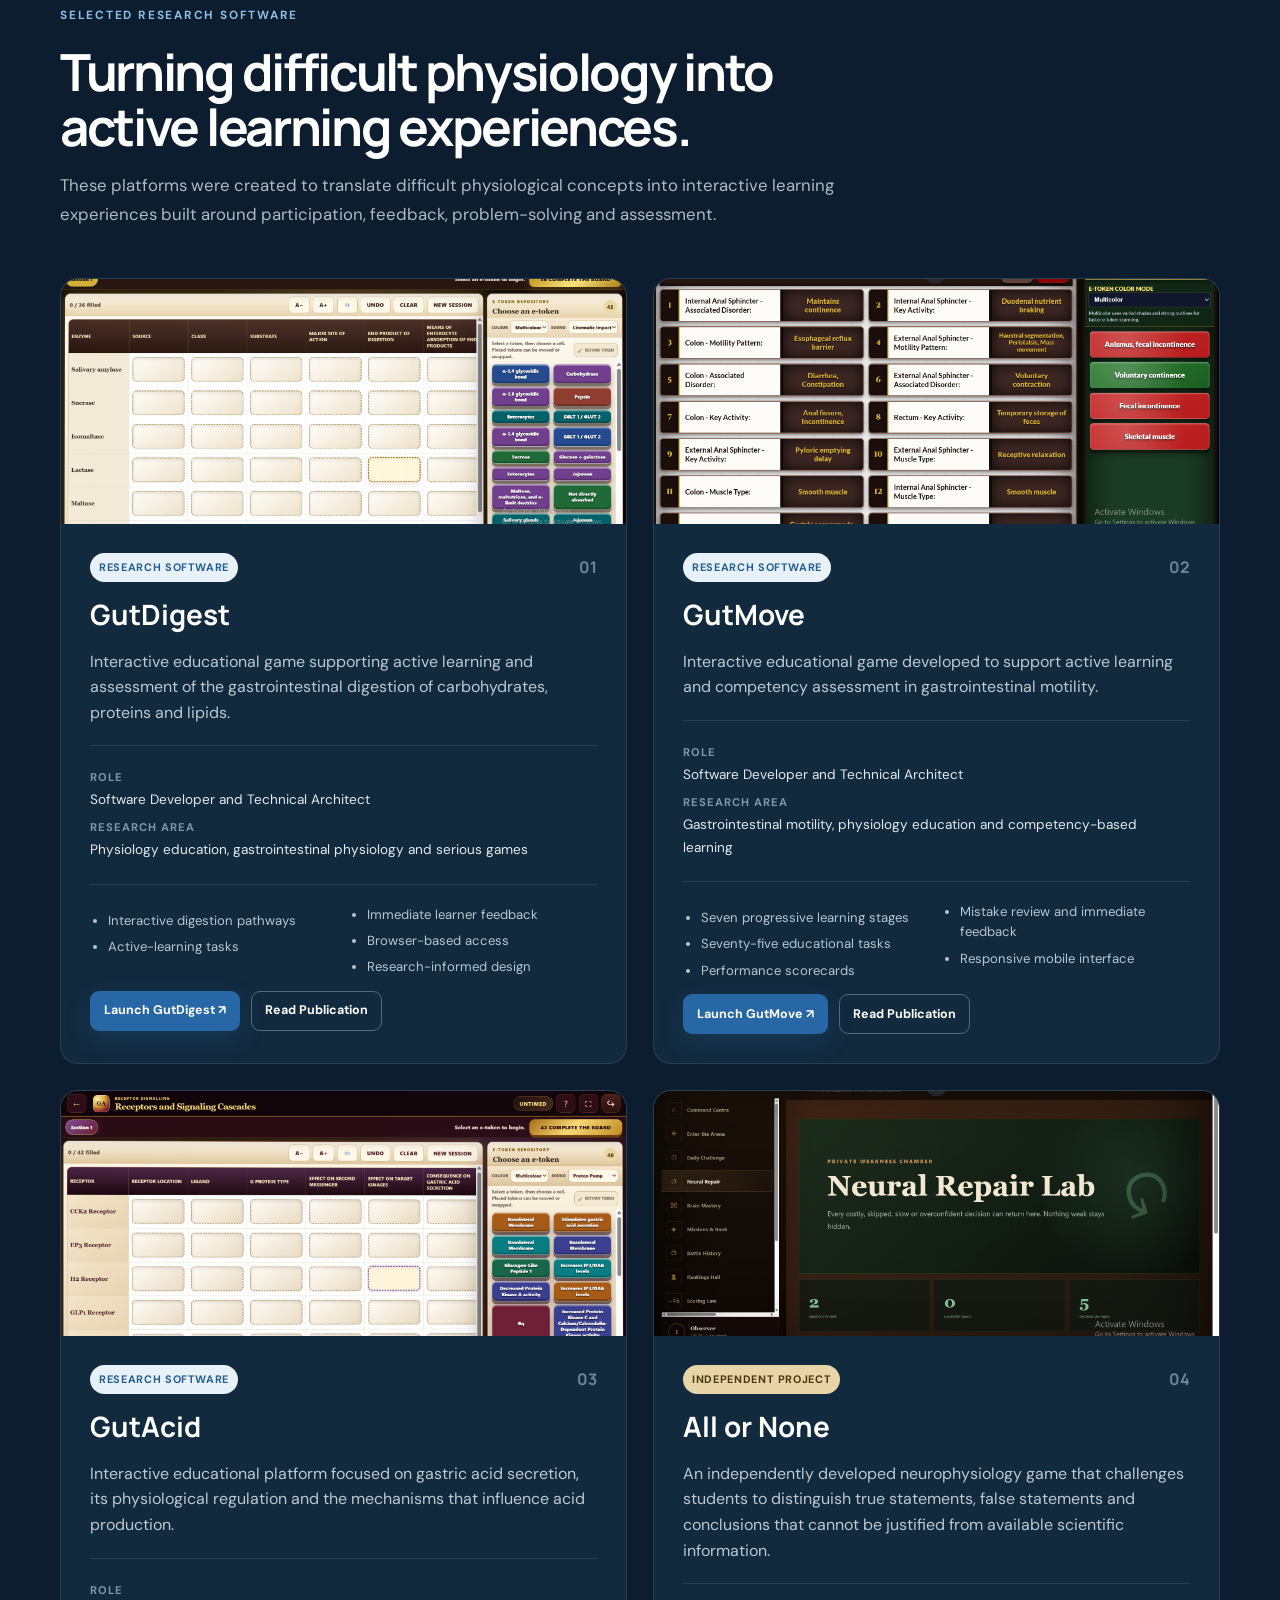
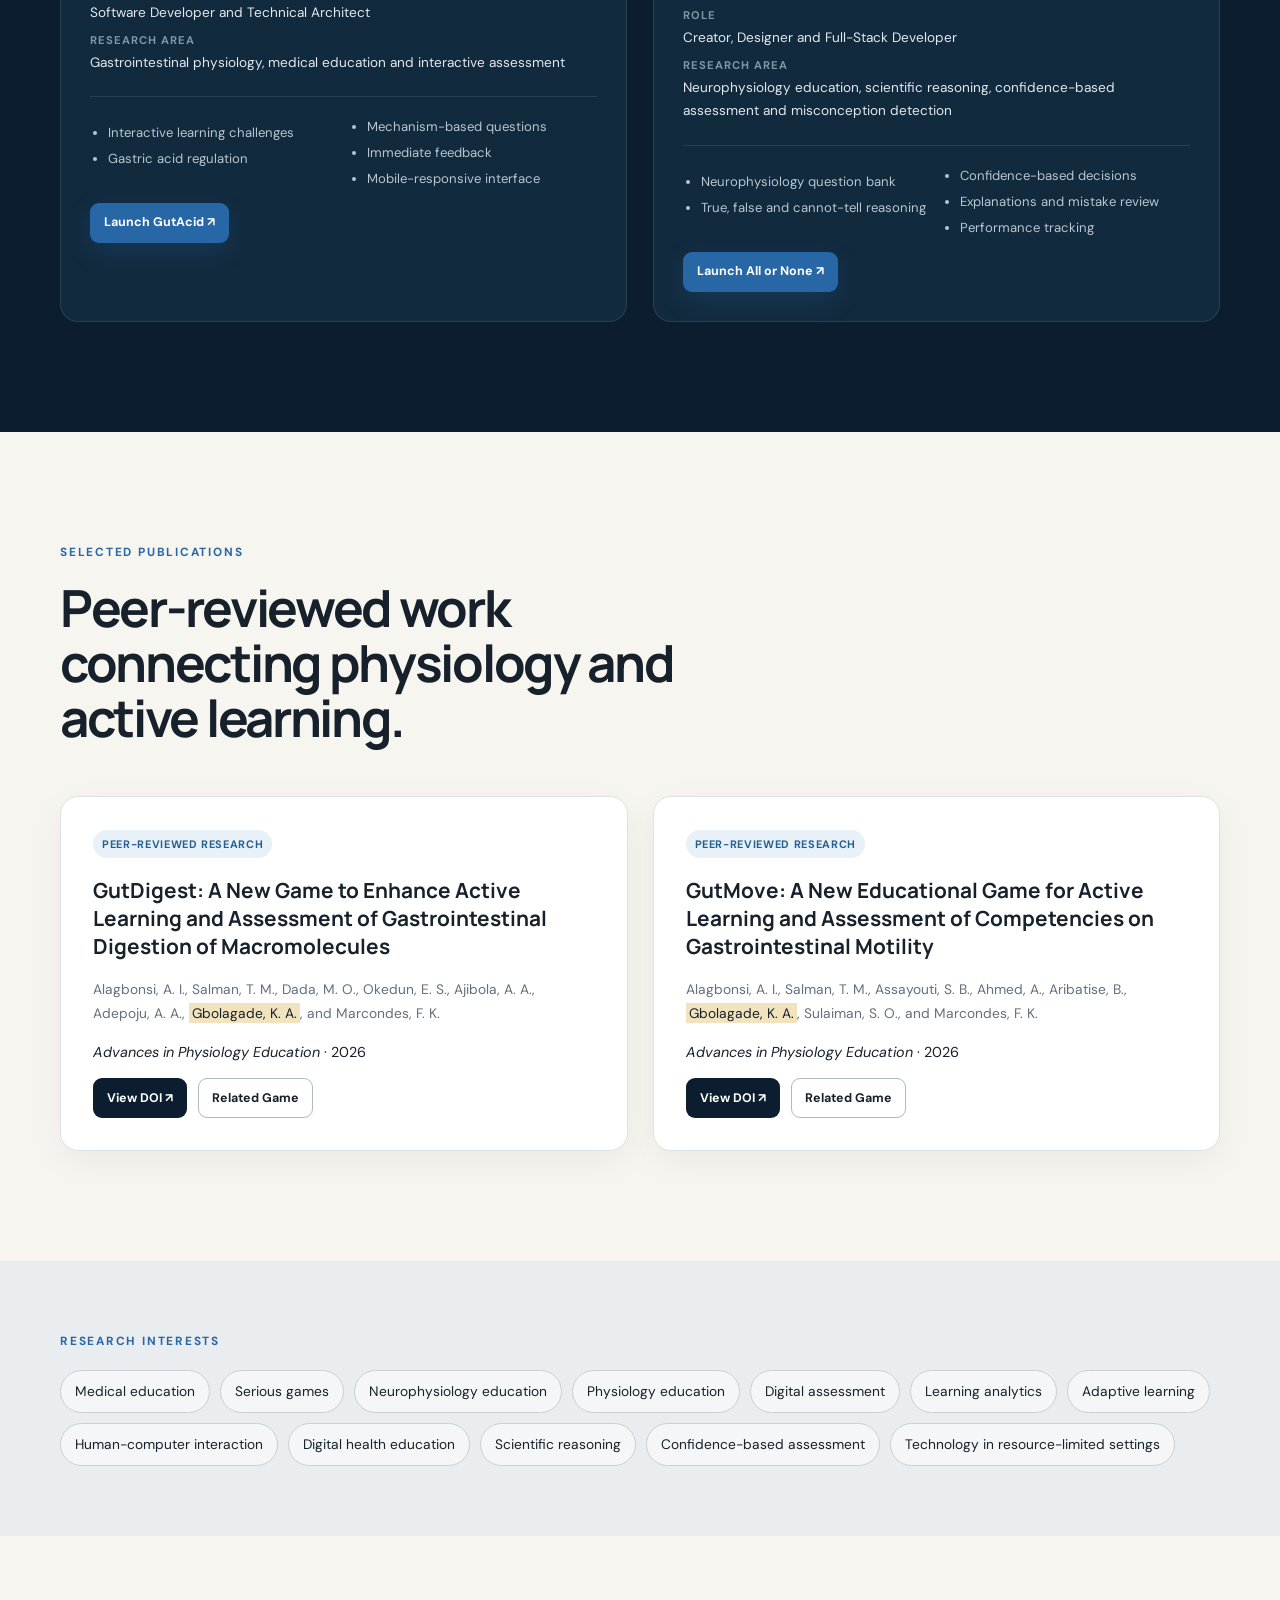
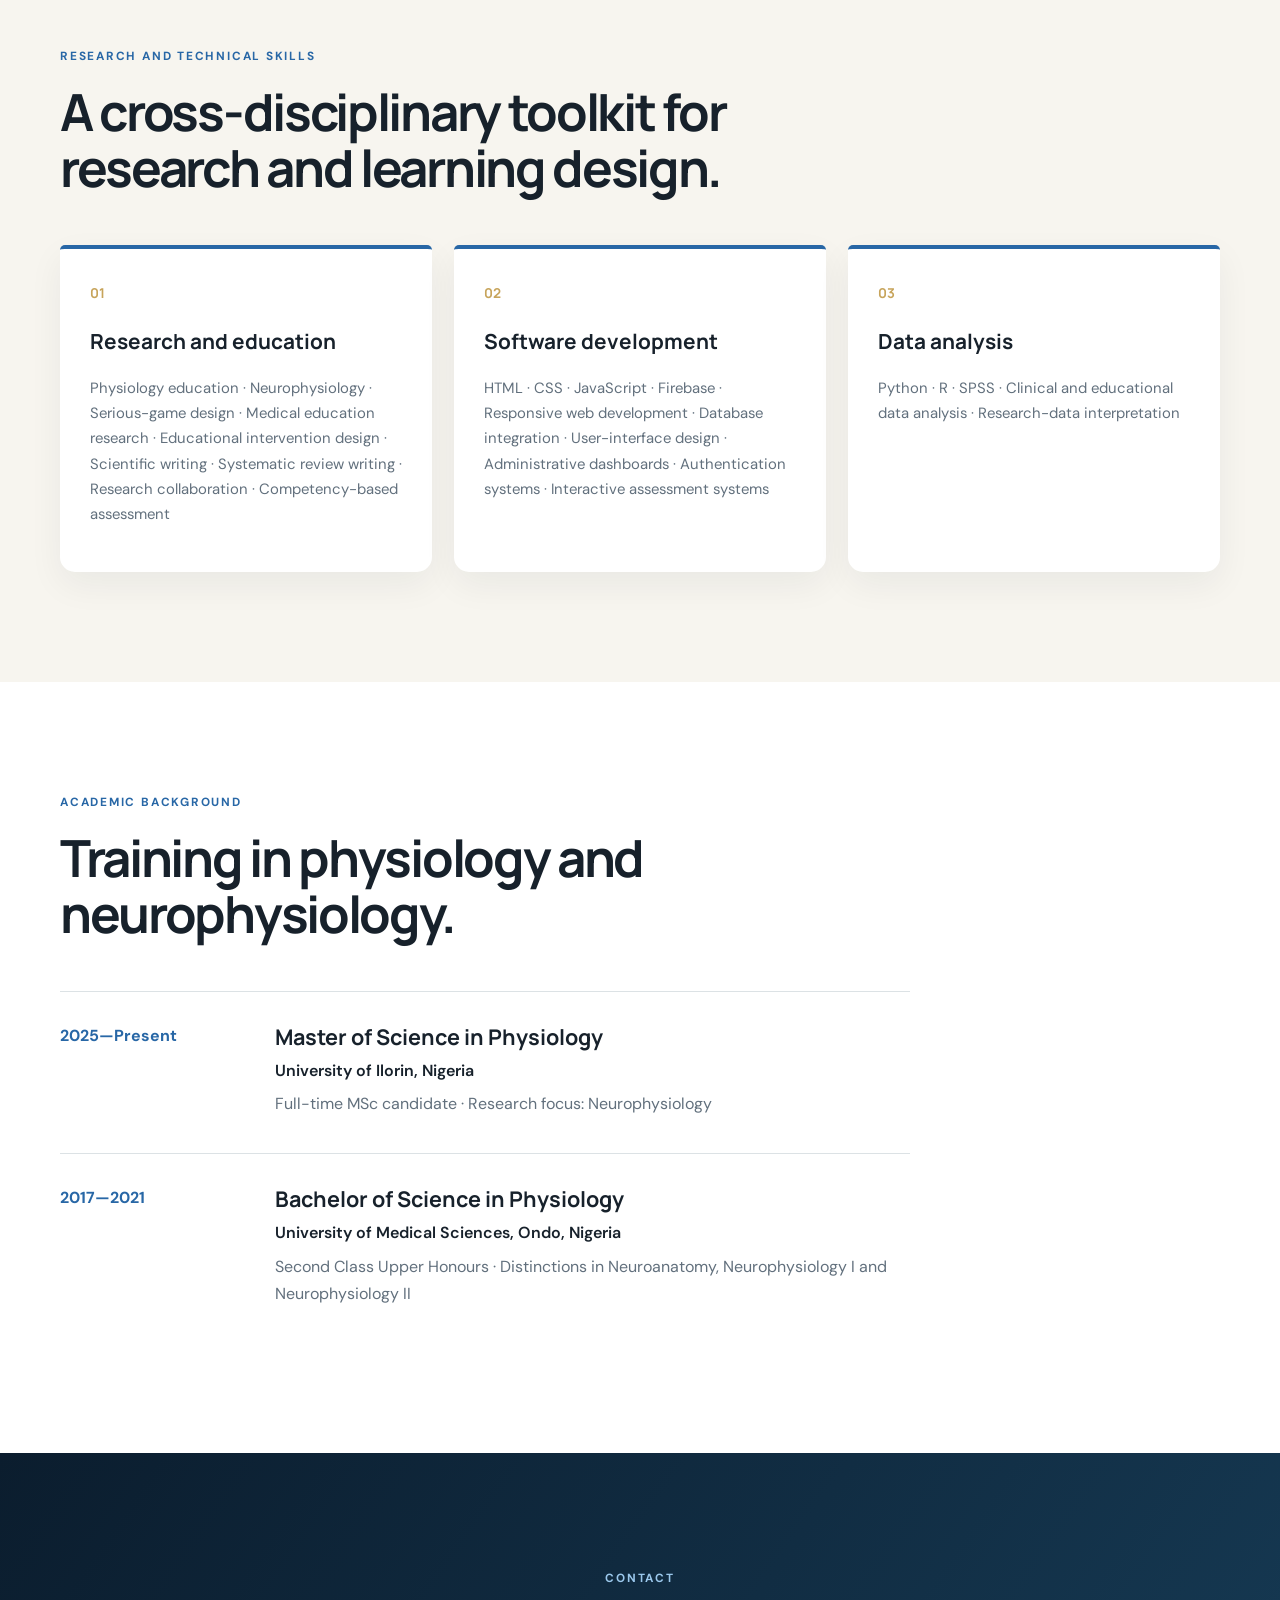
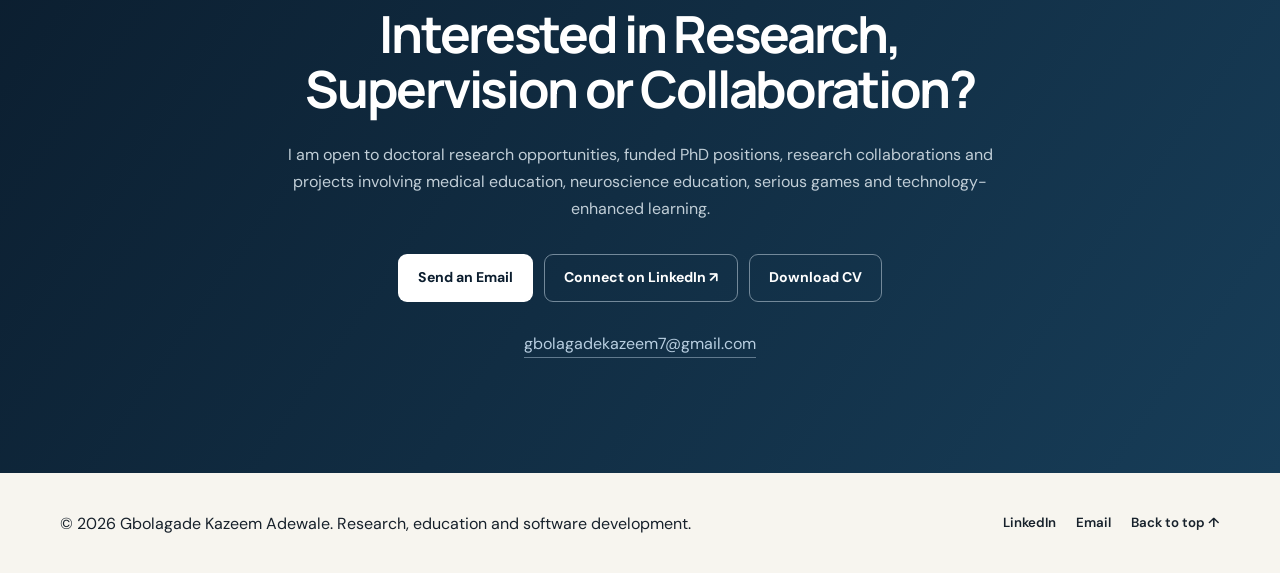
==== commit f3e8a7e6: "Update index.html" ====
--- a/index.html
+++ b/index.html
@@ -166,22 +166,6 @@
       <article class="timeline-item reveal"><div class="year">2017—2021</div><div><h3>Bachelor of Science in Physiology</h3><p class="institution">University of Medical Sciences, Ondo, Nigeria</p><p>Second Class Upper Honours · Distinctions in Neuroanatomy, Neurophysiology I and Neurophysiology II</p></div></article>
     </div></div></section>
 
-    <section class="work-with-me" id="work-with-me">
-      <div class="container work-inner">
-        <div class="work-intro reveal">
-          <p class="eyebrow">Work With Me</p>
-          <h2>Let us turn a difficult medical concept into something learners can experience.</h2>
-          <p>I collaborate with researchers, medical educators, departments and health organisations to build serious games and interactive research software for teaching, assessment and educational studies.</p>
-          <a class="btn btn-primary" href="mailto:gbolagadekazeem7@gmail.com?subject=Research%20Software%20or%20Gamification%20Project">Discuss a Project</a>
-        </div>
-        <div class="work-services reveal">
-          <article><span>01</span><div><h3>Research Software</h3><p>Browser-based tools for educational interventions, learner assessment, data collection and research projects.</p></div></article>
-          <article><span>02</span><div><h3>Medical Gamification</h3><p>Serious games that turn difficult physiology and health-science topics into active learning experiences.</p></div></article>
-          <article><span>03</span><div><h3>Research and Evaluation</h3><p>Support with study design, learning analytics, data analysis, interpretation and evaluation of digital interventions.</p></div></article>
-        </div>
-      </div>
-    </section>
-
     <section class="contact" id="contact"><div class="container contact-inner reveal"><p class="eyebrow">Contact</p><h2>Interested in Research, Supervision or Collaboration?</h2><p>I am open to doctoral research opportunities, funded PhD positions, research collaborations and projects involving medical education, neuroscience education, serious games and technology-enhanced learning.</p><div class="contact-actions"><a class="btn btn-light" href="mailto:gbolagadekazeem7@gmail.com">Send an Email</a><a class="btn btn-outline-light" href="https://www.linkedin.com/in/gbolagade-kazeem-1418112b1" target="_blank" rel="noopener noreferrer">Connect on LinkedIn ↗</a><a class="btn btn-outline-light" href="Gbolagade_Kazeem_Adewale_Academic_CV.pdf" download>Download CV</a></div><a class="email-address" href="mailto:gbolagadekazeem7@gmail.com">gbolagadekazeem7@gmail.com</a></div></section>
   </main>
 
--- a/style.css
+++ b/style.css
@@ -3,13 +3,10 @@
 *{box-sizing:border-box}html{scroll-behavior:smooth;scroll-padding-top:76px}body{margin:0;color:var(--ink);background:var(--paper);font-family:"DM Sans",sans-serif;line-height:1.7}body.menu-open{overflow:hidden}img{display:block;max-width:100%}a{color:inherit;text-decoration:none}button{font:inherit}.container{width:min(1160px,calc(100% - 40px));margin:auto}.skip-link{position:fixed;top:-60px;left:16px;z-index:999;background:#fff;padding:10px 14px;border-radius:8px}.skip-link:focus{top:12px}.site-header{position:fixed;inset:0 0 auto;z-index:100;background:rgba(247,245,239,.9);border-bottom:1px solid transparent;backdrop-filter:blur(14px);transition:.25s}.site-header.scrolled{border-color:rgba(11,29,46,.1);box-shadow:0 8px 30px rgba(11,29,46,.05)}.nav{height:72px;display:flex;align-items:center;justify-content:space-between}.brand{display:flex;gap:11px;align-items:center;font-family:Manrope,sans-serif;font-size:.94rem}.brand span{display:grid;place-items:center;width:40px;height:40px;border-radius:50%;color:#fff;background:var(--navy);font-size:.75rem;letter-spacing:.06em}.nav-menu{display:flex;gap:28px;align-items:center}.nav-menu a{font-size:.88rem;font-weight:600;color:#4c5964;position:relative}.nav-menu a:after{content:"";position:absolute;left:0;right:100%;bottom:-8px;height:2px;background:var(--blue);transition:.25s}.nav-menu a:hover,.nav-menu a.active{color:var(--navy)}.nav-menu a.active:after{right:0}.nav-toggle{display:none;border:0;background:none;padding:8px}.nav-toggle span{display:block;width:24px;height:2px;margin:5px;background:var(--navy)}
 .hero{min-height:790px;padding:150px 0 90px;background:linear-gradient(130deg,#f7f5ef 55%,#edf2f3);position:relative;overflow:hidden}.hero-glow{position:absolute;width:500px;height:500px;border-radius:50%;background:rgba(40,103,166,.07);filter:blur(20px);right:-180px;top:80px}.hero-grid{display:grid;grid-template-columns:1.18fr .82fr;gap:85px;align-items:center}.eyebrow{text-transform:uppercase;color:var(--blue);letter-spacing:.15em;font-size:.74rem;font-weight:700;margin:0 0 18px}.hero h1,.section h2,.contact h2{font-family:Manrope,sans-serif;line-height:1.08;letter-spacing:-.045em;margin:0}.hero h1{font-size:clamp(3rem,5vw,5rem);max-width:790px}.hero h1 em{font-style:normal;color:var(--blue)}.lead{font-size:1.12rem;max-width:720px;color:#53616d;margin:27px 0}.status{display:flex;gap:13px;align-items:flex-start;margin:22px 0 30px}.status>span{width:9px;height:9px;margin-top:8px;border-radius:50%;background:var(--gold);box-shadow:0 0 0 5px rgba(199,164,91,.15)}.status strong,.status small{display:block}.status small{color:var(--muted);margin-top:2px}.hero-actions,.card-actions,.contact-actions{display:flex;flex-wrap:wrap;gap:11px;align-items:center}.btn{display:inline-flex;min-height:48px;align-items:center;justify-content:center;padding:11px 19px;border:1px solid transparent;border-radius:9px;font-weight:700;font-size:.88rem;transition:transform .2s,box-shadow .2s,background .2s}.btn:hover{transform:translateY(-2px)}.btn-primary{color:#fff;background:var(--blue);box-shadow:0 9px 24px rgba(40,103,166,.22)}.btn-primary:hover{background:#1e568d}.btn-ghost{border-color:#bdc6cb;background:rgba(255,255,255,.35)}.text-link{font-weight:700;color:var(--blue);padding:10px}.text-link span{margin-left:5px}.social-links{display:flex;gap:22px;margin-top:27px;font-weight:600;font-size:.9rem}.social-links a:hover{color:var(--blue)}.portrait-wrap{position:relative;max-width:420px;justify-self:end}.portrait-frame{height:525px;padding:10px;background:#fff;border-radius:210px 210px 24px 24px;box-shadow:var(--shadow)}.portrait-frame img{width:100%;height:100%;object-fit:cover;object-position:center top;border-radius:200px 200px 18px 18px}.portrait-placeholder{height:100%;border-radius:200px 200px 18px 18px;background:linear-gradient(145deg,var(--navy2),#244b66);color:#fff;display:grid;place-content:center;text-align:center}.portrait-placeholder span{font:800 5rem Manrope;opacity:.85}.portrait-placeholder small{opacity:.75}.portrait-label{position:absolute;right:-23px;top:75px;z-index:2;background:var(--gold);color:#17212b;padding:9px 15px;border-radius:7px;font-weight:700;font-size:.78rem;transform:rotate(4deg)}.portrait-note{position:absolute;left:-58px;bottom:32px;width:260px;background:#fff;padding:16px 19px;border-left:4px solid var(--gold);box-shadow:var(--shadow);border-radius:4px 12px 12px 4px}.portrait-note b,.portrait-note span{display:block}.portrait-note b{font-size:.76rem;text-transform:uppercase;letter-spacing:.08em}.portrait-note span{color:var(--muted);font-size:.8rem;line-height:1.45;margin-top:4px}
 .section{padding:110px 0}.about-grid{display:grid;grid-template-columns:.8fr 1.2fr;gap:100px}.section-heading{max-width:680px;margin-bottom:50px}.section-heading.wide{max-width:790px}.section-heading h2,.contact h2{font-size:clamp(2.25rem,4vw,3.55rem)}.section-heading>p:last-child{color:var(--muted);font-size:1.05rem}.about-copy{font-size:1.08rem}.about-copy p:first-child{margin-top:0}.section-dark{background:var(--navy);color:#fff}.section-dark .eyebrow{color:#8fbce4}.section-dark .section-heading>p:last-child{color:#aebbc5}.projects{display:grid;grid-template-columns:repeat(2,1fr);gap:26px}.project-card{background:#122a3e;border:1px solid rgba(255,255,255,.1);border-radius:var(--radius);overflow:hidden;transition:.25s}.project-card:hover{transform:translateY(-5px);border-color:rgba(143,188,228,.4);box-shadow:0 24px 50px rgba(0,0,0,.18)}.project-media{height:245px;background:#1b384e}.project-media img{width:100%;height:100%;object-fit:cover}.media-fallback{height:100%;display:grid;place-content:center;text-align:center;color:#fff;font:700 2.2rem Manrope;background:linear-gradient(140deg,#17364e,#23587b)}.media-fallback:before{content:"";width:46px;height:3px;background:var(--gold);justify-self:center;margin-bottom:12px}.media-fallback span{display:block;font:500 .8rem "DM Sans";color:#b9cbd8;letter-spacing:.08em;text-transform:uppercase;margin-top:6px}.project-body{padding:29px}.card-top{display:flex;justify-content:space-between;align-items:center}.pill{display:inline-block;padding:5px 9px;border-radius:50px;background:#e8f1f8;color:#255f91;font-size:.68rem;font-weight:700;letter-spacing:.06em;text-transform:uppercase}.pill.gold{color:#493810;background:#e7d5a7}.number{font-family:Manrope;color:#718798;font-weight:700}.project-body h3{font:700 1.75rem Manrope;margin:13px 0 8px}.project-body>p{color:#bdc8d0;line-height:1.6}.project-body dl{border-top:1px solid rgba(255,255,255,.1);border-bottom:1px solid rgba(255,255,255,.1);padding:15px 0;margin:20px 0}.project-body dl div{margin:7px 0}.project-body dt{color:#8097a8;font-size:.7rem;text-transform:uppercase;letter-spacing:.09em;font-weight:700}.project-body dd{margin:1px 0;color:#e3e9ed;font-size:.85rem}.project-body ul{columns:2;column-gap:28px;padding-left:18px;color:#b9c6cf;font-size:.82rem;line-height:1.55}.project-body li{margin:6px 0;break-inside:avoid}.btn-small{min-height:40px;padding:8px 13px;font-size:.78rem}.btn-line{border-color:#536a7a;color:#fff}.btn-line:hover{background:#1b3a50}
-.publication-grid{display:grid;grid-template-columns:1fr 1fr;gap:25px}.publication{background:#fff;border:1px solid var(--line);border-radius:var(--radius);padding:32px;box-shadow:0 10px 35px rgba(11,29,46,.05)}.publication h3{font:700 1.3rem/1.35 Manrope;margin:18px 0}.authors{font-size:.86rem;color:var(--muted)}mark{background:#f0e3bd;color:var(--ink);padding:1px 3px}.journal{font-size:.9rem}.btn-dark{background:var(--navy);color:#fff}.btn-line-dark{border-color:#aeb9c0}.interests{padding:70px 0;background:#e9edef}.tags{display:flex;flex-wrap:wrap;gap:10px}.tags span{padding:9px 14px;border:1px solid #c6d0d5;background:rgba(255,255,255,.55);border-radius:99px;font-size:.86rem}.skills-grid{display:grid;grid-template-columns:repeat(3,1fr);gap:22px}.skill-card{background:#fff;border-top:4px solid var(--blue);border-radius:5px 5px 15px 15px;padding:30px;box-shadow:0 13px 35px rgba(11,29,46,.06)}.skill-card>span{color:var(--gold);font:700 .85rem Manrope}.skill-card h3{font:700 1.3rem Manrope}.skill-card p{color:var(--muted);font-size:.93rem}.education{background:#fff}.timeline{max-width:850px}.timeline-item{display:grid;grid-template-columns:180px 1fr;gap:35px;padding:30px 0;border-top:1px solid var(--line)}.year{font-weight:700;color:var(--blue)}.timeline h3{font:700 1.35rem Manrope;margin:0}.timeline p{margin:6px 0;color:var(--muted)}.institution{color:var(--ink)!important;font-weight:600}.contact{padding:115px 0;background:linear-gradient(125deg,#0b1d2e,#173d58);color:#fff;text-align:center}.contact-inner{max-width:900px}.contact .eyebrow{color:#9bc8ec}.contact h2{max-width:800px;margin:auto}.contact p:not(.eyebrow){color:#c1ced7;max-width:730px;margin:24px auto 32px}.contact-actions{justify-content:center}.btn-light{background:#fff;color:var(--navy)}.btn-outline-light{border-color:#73899a;color:#fff}.email-address{display:inline-block;margin-top:28px;color:#b8cee0;border-bottom:1px solid #617a8e}.footer-inner{min-height:100px;display:flex;justify-content:space-between;align-items:center;gap:20px}.footer p{font-size:.82rem}.footer-inner div{display:flex;gap:20px;font-size:.83rem;font-weight:600}.back-top{position:fixed;right:20px;bottom:20px;width:43px;height:43px;display:grid;place-items:center;border-radius:50%;background:var(--navy);color:#fff;box-shadow:var(--shadow);opacity:0;pointer-events:none;transform:translateY(10px);transition:.25s}.back-top.visible{opacity:1;pointer-events:auto;transform:none}.reveal{opacity:0;transform:translateY(24px);transition:opacity .65s,transform .65s}.reveal.visible{opacity:1;transform:none}:focus-visible{outline:3px solid #e2b957;outline-offset:4px}
-@media(max-width:900px){.nav-toggle{display:block;z-index:3}.nav-menu{position:fixed;inset:72px 0 auto;background:var(--paper);padding:24px 25px 32px;display:flex;flex-direction:column;align-items:flex-start;gap:18px;box-shadow:0 18px 30px rgba(0,0,0,.1);transform:translateY(-130%);transition:.3s}.nav-menu.open{transform:none}.hero{padding-top:125px}.hero-grid{grid-template-columns:1fr;gap:60px}.hero-copy{order:1}.portrait-wrap{justify-self:center;order:0;width:min(390px,85vw)}.about-grid{grid-template-columns:1fr;gap:20px}.projects,.publication-grid{grid-template-columns:1fr}.skills-grid{grid-template-columns:1fr}.portrait-note{left:-25px}}
+.publication-grid{display:grid;grid-template-columns:1fr 1fr;gap:25px}.publication{background:#fff;border:1px solid var(--line);border-radius:var(--radius);padding:32px;box-shadow:0 10px 35px rgba(11,29,46,.05)}.publication h3{font:700 1.3rem/1.35 Manrope;margin:18px 0}.authors{font-size:.86rem;color:var(--muted)}mark{background:#f0e3bd;color:var(--ink);padding:1px 3px}.journal{font-size:.9rem}.btn-dark{background:var(--navy);color:#fff}.btn-line-dark{border-color:#aeb9c0}.interests{padding:70px 0;background:#e9edef}.tags{display:flex;flex-wrap:wrap;gap:10px}.tags span{padding:9px 14px;border:1px solid #c6d0d5;background:rgba(255,255,255,.55);border-radius:99px;font-size:.86rem}.skills-grid{display:grid;grid-template-columns:repeat(3,1fr);gap:22px}.skill-card{background:#fff;border-top:4px solid var(--blue);border-radius:5px 5px 15px 15px;padding:30px;box-shadow:0 13px 35px rgba(11,29,46,.06)}.skill-card>span{color:var(--gold);font:700 .85rem Manrope}.skill-card h3{font:700 1.3rem Manrope}.skill-card p{color:var(--muted);font-size:.93rem}.education{background:#fff}.timeline{max-width:850px}.timeline-item{display:grid;grid-template-columns:180px 1fr;gap:35px;padding:30px 0;border-top:1px solid var(--line)}.year{font-weight:700;color:var(--blue)}.timeline h3{font:700 1.35rem Manrope;margin:0}.timeline p{margin:6px 0;color:var(--muted)}.institution{color:var(--ink)!important;font-weight:600}.work-with-me{padding:100px 0;background:#e9edef}.work-inner{display:grid;grid-template-columns:1fr 1fr;gap:85px;align-items:center}.work-intro h2{font:700 clamp(2rem,3.5vw,3.2rem)/1.12 Manrope;letter-spacing:-.04em;margin:0}.work-intro>p:not(.eyebrow){color:var(--muted);font-size:1.03rem;margin:22px 0 28px}.work-services{border-top:1px solid #c7d0d5}.work-services article{display:grid;grid-template-columns:42px 1fr;gap:15px;padding:22px 0;border-bottom:1px solid #c7d0d5}.work-services article>span{color:var(--gold);font:700 .8rem Manrope}.work-services h3{font:700 1.08rem Manrope;margin:0 0 4px}.work-services p{color:var(--muted);font-size:.88rem;line-height:1.55;margin:0}.contact{padding:115px 0;background:linear-gradient(125deg,#0b1d2e,#173d58);color:#fff;text-align:center}.contact-inner{max-width:900px}.contact .eyebrow{color:#9bc8ec}.contact h2{max-width:800px;margin:auto}.contact p:not(.eyebrow){color:#c1ced7;max-width:730px;margin:24px auto 32px}.contact-actions{justify-content:center}.btn-light{background:#fff;color:var(--navy)}.btn-outline-light{border-color:#73899a;color:#fff}.email-address{display:inline-block;margin-top:28px;color:#b8cee0;border-bottom:1px solid #617a8e}.footer-inner{min-height:100px;display:flex;justify-content:space-between;align-items:center;gap:20px}.footer p{font-size:.82rem}.footer-inner div{display:flex;gap:20px;font-size:.83rem;font-weight:600}.back-top{position:fixed;right:20px;bottom:20px;width:43px;height:43px;display:grid;place-items:center;border-radius:50%;background:var(--navy);color:#fff;box-shadow:var(--shadow);opacity:0;pointer-events:none;transform:translateY(10px);transition:.25s}.back-top.visible{opacity:1;pointer-events:auto;transform:translateY(10px);transition:.25s}.back-top.visible{opacity:1;pointer-events:auto;transform:none}.reveal{opacity:0;transform:translateY(24px);transition:opacity .65s,transform .65s}.reveal.visible{opacity:1;transform:none}:focus-visible{outline:3px solid #e2b957;outline-offset:4px}
+@media(max-width:900px){.nav-toggle{display:block;z-index:3}.nav-menu{position:fixed;inset:72px 0 auto;background:var(--paper);padding:24px 25px 32px;display:flex;flex-direction:column;align-items:flex-start;gap:18px;box-shadow:0 18px 30px rgba(0,0,0,.1);transform:translateY(-130%);transition:.3s}.nav-menu.open{transform:none}.hero{padding-top:125px}.hero-grid{grid-template-columns:1fr;gap:60px}.hero-copy{order:1}.portrait-wrap{justify-self:center;order:0;width:min(390px,85vw)}.about-grid{grid-template-columns:1fr;gap:20px}.projects,.publication-grid{grid-template-columns:1fr}.skills-grid{grid-template-columns:1fr}.work-inner{grid-template-columns:1fr;gap:45px}.portrait-note{left:-25px}}
 @media(max-width:600px){.container{width:min(100% - 28px,1160px)}.brand b{display:none}.hero{min-height:auto;padding:110px 0 70px}.hero h1{font-size:2.75rem}.lead{font-size:1rem}.portrait-frame{height:420px}.portrait-label{right:-5px}.portrait-note{left:-5px;width:230px}.section{padding:78px 0}.section-heading{margin-bottom:34px}.section-heading h2,.contact h2{font-size:2.15rem}.project-media{height:200px}.project-body{padding:22px}.project-body ul{columns:1}.publication{padding:24px}.timeline-item{grid-template-columns:1fr;gap:8px}.contact{padding:80px 0}.contact-actions .btn{width:100%}.footer-inner{padding:27px 0;display:block;text-align:center}.footer-inner div{justify-content:center;flex-wrap:wrap}.back-top{right:14px;bottom:14px}}
 .project-media{overflow:hidden}
-@media(max-width:600px){.hero{padding:105px 0 65px}.hero-grid{gap:48px}.hero h1{font-size:2.55rem}.portrait-wrap{width:min(340px,92vw);margin-bottom:0}.portrait-frame{height:390px}.portrait-label{right:6px;top:54px}.portrait-note{position:relative;left:auto;bottom:auto;width:calc(100% - 24px);margin:-28px auto 0;z-index:2}.hero-actions .btn,.card-actions .btn{width:100%}.hero-actions .text-link{width:100%;text-align:center}.section{padding:72px 0}.section-heading h2,.contact h2{font-size:2.08rem}.project-media{height:190px}.project-media img{object-position:center top}}
+@media(max-width:600px){.hero{padding:105px 0 65px}.hero-grid{gap:48px}.hero h1{font-size:2.55rem}.portrait-wrap{width:min(340px,92vw);margin-bottom:0}.portrait-frame{height:390px}.portrait-label{right:6px;top:54px}.portrait-note{position:relative;left:auto;bottom:auto;width:calc(100% - 24px);margin:-28px auto 0;z-index:2}.hero-actions .btn,.card-actions .btn{width:100%}.hero-actions .text-link{width:100%;text-align:center}.section{padding:72px 0}.section-heading h2,.contact h2{font-size:2.08rem}.project-media{height:190px}.project-media img{object-position:center top}.work-with-me{padding:72px 0}.work-intro h2{font-size:2.05rem}.work-intro .btn{width:100%}.work-services article{grid-template-columns:34px 1fr}}
+.project-media img[src*="gutacid-preview"]{object-fit:cover;object-position:center top}
 @media(prefers-reduced-motion:reduce){html{scroll-behavior:auto}*,*:before,*:after{animation-duration:.01ms!important;transition-duration:.01ms!important}.reveal{opacity:1;transform:none}}
-.project-media img[src*="gutacid-preview"] {
-  object-fit: cover;
-  object-position: center top;
-}
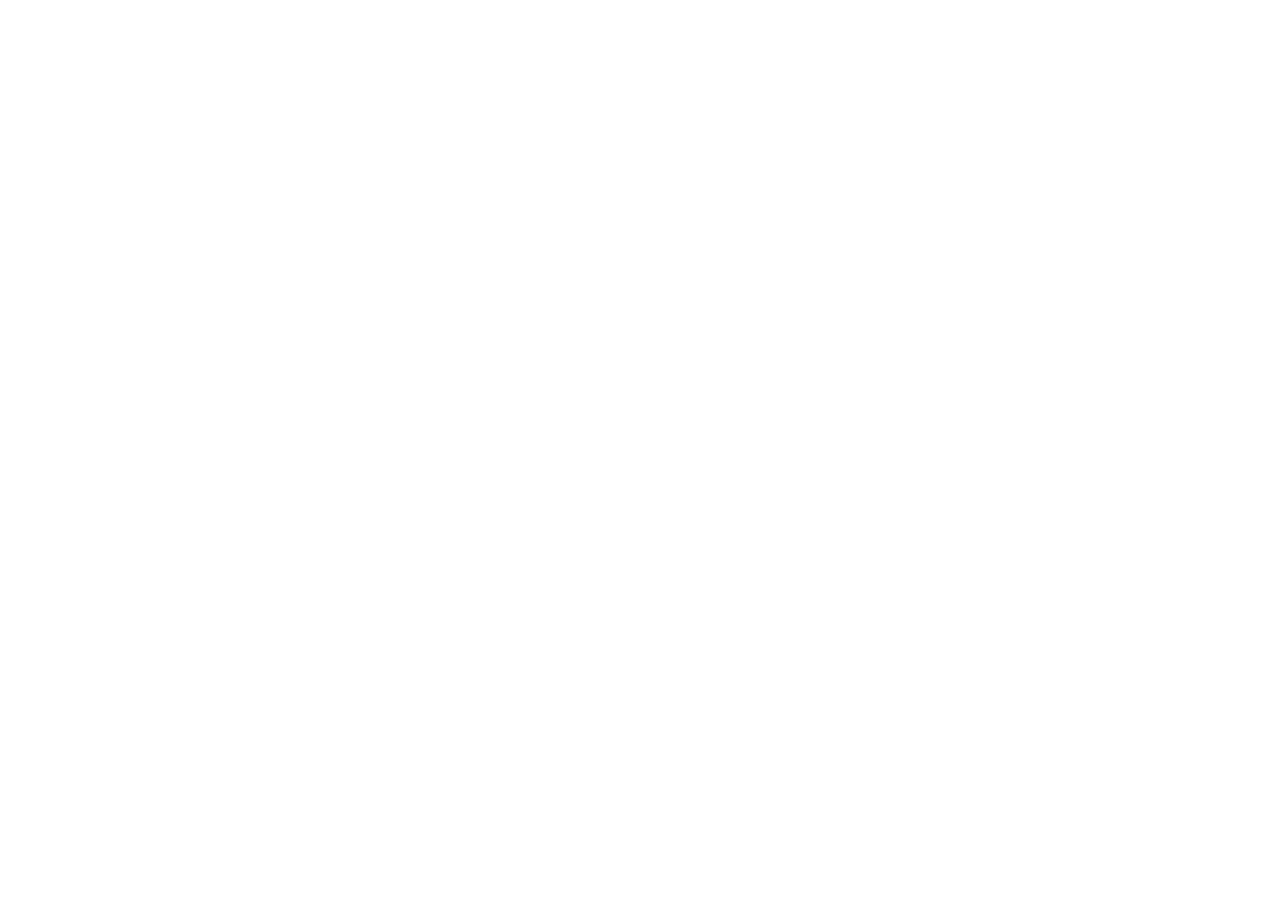
==== commit 6e1b4103: "Add files via upload" ====
--- a/index.html
+++ b/index.html
@@ -3,174 +3,37 @@
 <head>
   <meta charset="utf-8">
   <meta name="viewport" content="width=device-width, initial-scale=1">
-  <title>Gbolagade Kazeem Adewale | Medical Education Research and Software</title>
-  <meta name="description" content="Portfolio of Gbolagade Kazeem Adewale, a physiology and neuroscience researcher developing serious games and interactive software for medical education.">
-  <meta property="og:title" content="Gbolagade Kazeem Adewale | Medical Education Research and Software">
-  <meta property="og:description" content="Physiology, neuroscience, serious games and interactive software for medical education.">
-  <meta property="og:type" content="website">
-  <meta property="og:url" content="https://physiogame.github.io/gbolagadekazeem/">
-  <meta property="og:image" content="https://physiogame.github.io/gbolagadekazeem/images/profile.jpg">
-  <meta property="og:image:alt" content="Portrait of Gbolagade Kazeem Adewale">
-  <meta name="twitter:card" content="summary_large_image">
-  <meta name="twitter:title" content="Gbolagade Kazeem Adewale | Medical Education Research and Software">
-  <meta name="twitter:description" content="Physiology and neuroscience researcher developing serious games and interactive software for medical education.">
-  <meta name="twitter:image" content="https://physiogame.github.io/gbolagadekazeem/images/profile.jpg">
-  <meta name="theme-color" content="#0b1d2e">
-  <link rel="canonical" href="https://physiogame.github.io/gbolagadekazeem/">
-  <link rel="icon" href="images/favicon.svg" type="image/svg+xml">
-  <link rel="preconnect" href="https://fonts.googleapis.com">
-  <link rel="preconnect" href="https://fonts.gstatic.com" crossorigin>
-  <link href="https://fonts.googleapis.com/css2?family=DM+Sans:wght@400;500;600;700&family=Manrope:wght@600;700;800&display=swap" rel="stylesheet">
-  <link rel="stylesheet" href="style.css">
-  <script type="application/ld+json">
-  {
-    "@context": "https://schema.org",
-    "@type": "ProfilePage",
-    "@id": "https://physiogame.github.io/gbolagadekazeem/#profile-page",
-    "url": "https://physiogame.github.io/gbolagadekazeem/",
-    "name": "Gbolagade Kazeem Adewale | Physiology, Neuroscience and Medical Education Software",
-    "description": "Academic and research-software portfolio of Gbolagade Kazeem Adewale.",
-    "mainEntity": {
-      "@type": "Person",
-      "@id": "https://physiogame.github.io/gbolagadekazeem/#person",
-      "name": "Gbolagade Kazeem Adewale",
-      "givenName": "Gbolagade Kazeem",
-      "familyName": "Adewale",
-      "url": "https://physiogame.github.io/gbolagadekazeem/",
-      "image": {
-        "@type": "ImageObject",
-        "url": "https://physiogame.github.io/gbolagadekazeem/images/profile.jpg",
-        "contentUrl": "https://physiogame.github.io/gbolagadekazeem/images/profile.jpg",
-        "caption": "Gbolagade Kazeem Adewale"
-      },
-      "jobTitle": "Physiology and Neuroscience Researcher and Research Software Developer",
-      "description": "Physiology and neuroscience researcher, medical education innovator and research software developer.",
-      "affiliation": {
-        "@type": "CollegeOrUniversity",
-        "name": "University of Ilorin"
-      },
-      "alumniOf": {
-        "@type": "CollegeOrUniversity",
-        "name": "University of Medical Sciences, Ondo"
-      },
-      "knowsAbout": [
-        "Physiology",
-        "Neurophysiology",
-        "Medical education",
-        "Serious games",
-        "Educational technology",
-        "Digital assessment",
-        "Research software development"
-      ],
-      "sameAs": [
-        "https://www.linkedin.com/in/gbolagade-kazeem-1418112b1",
-        "https://www.researchgate.net/profile/Kazeem-Gbolagade-2",
-        "https://github.com/physiogame",
-        "https://medium.com/@drblackpen",
-        "https://x.com/TheKaizark"
-      ]
+  <meta http-equiv="refresh" content="0; url=https://gbolagadekazeem.web.app/">
+  <link rel="canonical" href="https://gbolagadekazeem.web.app/">
+  <title>Gbolagade Kazeem Adewale | Portfolio</title>
+  <meta name="robots" content="noindex, follow">
+  <script>
+    const newPortfolio = `https://gbolagadekazeem.web.app/${window.location.search}${window.location.hash}`;
+    window.location.replace(newPortfolio);
+  </script>
+  <style>
+    body {
+      min-height: 100vh;
+      display: grid;
+      place-items: center;
+      margin: 0;
+      padding: 24px;
+      color: #102a43;
+      background: #f6f1e7;
+      font-family: Arial, sans-serif;
+      text-align: center;
     }
-  }
-  </script>
+
+    a {
+      color: #245ce8;
+      font-weight: 700;
+    }
+  </style>
 </head>
 <body>
-  <a class="skip-link" href="#main">Skip to content</a>
-  <header class="site-header" id="top">
-    <nav class="nav container" aria-label="Main navigation">
-      <a class="brand" href="#home" aria-label="Gbolagade Kazeem Adewale, home"><span>GKA</span><b>Gbolagade Adewale</b></a>
-      <button class="nav-toggle" aria-label="Open navigation menu" aria-expanded="false" aria-controls="nav-menu"><span></span><span></span><span></span></button>
-      <div class="nav-menu" id="nav-menu">
-        <a href="#home">Home</a><a href="#about">About</a><a href="#software">Research Software</a><a href="#publications">Publications</a><a href="#skills">Skills</a><a href="#contact">Contact</a>
-      </div>
-    </nav>
-  </header>
-
-  <main id="main">
-    <section class="hero" id="home">
-      <div class="hero-glow"></div>
-      <div class="container hero-grid">
-        <div class="hero-copy reveal">
-          <p class="eyebrow">Physiology · Neuroscience · Educational Technology</p>
-          <h1>Building Better Ways to Learn <em>Medical Science</em></h1>
-          <p class="lead">I combine physiology, neuroscience, educational research and software development to create interactive learning tools that make complex medical concepts easier to explore, understand and remember.</p>
-          <div class="status"><span></span><div><strong>MSc Physiology Candidate, University of Ilorin</strong><small>Research focus: Neurophysiology</small></div></div>
-          <div class="hero-actions">
-            <a class="btn btn-primary" href="#software">Explore My Research Software</a>
-            <a class="btn btn-ghost" href="#publications">View Publications</a>
-            <a class="btn btn-ghost" href="Gbolagade_Kazeem_Adewale_Academic_CV.pdf" download>Download Academic CV</a>
-            <a class="text-link" href="#contact">Contact Me <span>→</span></a>
-          </div>
-          <div class="social-links"><a href="https://www.linkedin.com/in/gbolagade-kazeem-1418112b1" target="_blank" rel="noopener noreferrer">LinkedIn ↗</a><a href="mailto:gbolagadekazeem7@gmail.com">Email</a></div>
-        </div>
-        <div class="portrait-wrap reveal">
-          <div class="portrait-label">Researcher &amp; Developer</div>
-          <div class="portrait-frame">
-            <img src="images/profile.jpg" alt="Portrait of Gbolagade Kazeem Adewale" onerror="this.hidden=true;this.nextElementSibling.hidden=false">
-            <div class="portrait-placeholder" hidden><span>GKA</span><small>Add your photograph as<br>images/profile.jpg</small></div>
-          </div>
-          <div class="portrait-note"><b>Research direction</b><span>Interactive systems for stronger scientific reasoning and learning</span></div>
-        </div>
-      </div>
-    </section>
-
-    <section class="section" id="about">
-      <div class="container about-grid">
-        <div class="section-heading reveal"><p class="eyebrow">About</p><h2>Science, learning and software in one research practice.</h2></div>
-        <div class="about-copy reveal">
-          <p>Gbolagade Kazeem Adewale is a physiologist, neuroscience researcher, medical education innovator and research software developer. He earned a BSc in Physiology with Second Class Upper Honours from the University of Medical Sciences, Ondo, where he achieved distinctions in Neuroanatomy, Neurophysiology I and Neurophysiology II.</p>
-          <p>He is currently pursuing a full-time MSc in Physiology at the University of Ilorin, with a focus on neurophysiology. His work brings medical science together with serious-game design, interactive assessment and software development.</p>
-          <p>His long-term goal is to develop and evaluate accessible interactive systems that improve scientific reasoning, knowledge retention, learner confidence and conceptual understanding in medical and health-science education, including in resource-limited settings.</p>
-        </div>
-      </div>
-    </section>
-
-    <section class="section section-dark" id="software">
-      <div class="container">
-        <div class="section-heading wide reveal"><p class="eyebrow">Selected Research Software</p><h2>Turning difficult physiology into active learning experiences.</h2><p>These platforms were created to translate difficult physiological concepts into interactive learning experiences built around participation, feedback, problem-solving and assessment.</p></div>
-        <div class="projects">
-          <article class="project-card reveal">
-            <div class="project-media"><img src="images/gutdigest-preview.png" alt="Preview of the GutDigest learning platform" loading="lazy" onerror="this.hidden=true;this.nextElementSibling.hidden=false"><div class="media-fallback" hidden>GutDigest<span>Interactive digestion pathways</span></div></div>
-            <div class="project-body"><div class="card-top"><span class="pill">Research Software</span><span class="number">01</span></div><h3>GutDigest</h3><p>Interactive educational game supporting active learning and assessment of the gastrointestinal digestion of carbohydrates, proteins and lipids.</p><dl><div><dt>Role</dt><dd>Software Developer and Technical Architect</dd></div><div><dt>Research area</dt><dd>Physiology education, gastrointestinal physiology and serious games</dd></div></dl><ul><li>Interactive digestion pathways</li><li>Active-learning tasks</li><li>Immediate learner feedback</li><li>Browser-based access</li><li>Research-informed design</li></ul><div class="card-actions"><a class="btn btn-small btn-primary" href="https://spoo.me/gutdigest" target="_blank" rel="noopener noreferrer">Launch GutDigest ↗</a><a class="btn btn-small btn-line" href="https://doi.org/10.1152/advan.00308.2025" target="_blank" rel="noopener noreferrer">Read Publication</a></div></div>
-          </article>
-          <article class="project-card reveal">
-            <div class="project-media"><img src="images/gutmove-preview.png" alt="Preview of the GutMove learning platform" loading="lazy" onerror="this.hidden=true;this.nextElementSibling.hidden=false"><div class="media-fallback" hidden>GutMove<span>GI motility through active learning</span></div></div>
-            <div class="project-body"><div class="card-top"><span class="pill">Research Software</span><span class="number">02</span></div><h3>GutMove</h3><p>Interactive educational game developed to support active learning and competency assessment in gastrointestinal motility.</p><dl><div><dt>Role</dt><dd>Software Developer and Technical Architect</dd></div><div><dt>Research area</dt><dd>Gastrointestinal motility, physiology education and competency-based learning</dd></div></dl><ul><li>Seven progressive learning stages</li><li>Seventy-five educational tasks</li><li>Performance scorecards</li><li>Mistake review and immediate feedback</li><li>Responsive mobile interface</li></ul><div class="card-actions"><a class="btn btn-small btn-primary" href="https://spoo.me/gutmove" target="_blank" rel="noopener noreferrer">Launch GutMove ↗</a><a class="btn btn-small btn-line" href="https://doi.org/10.1152/advan.00007.2026" target="_blank" rel="noopener noreferrer">Read Publication</a></div></div>
-          </article>
-          <article class="project-card reveal">
-            <div class="project-media"><img src="images/gutacid-preview.png" alt="Preview of the GutAcid learning platform" loading="lazy" onerror="this.hidden=true;this.nextElementSibling.hidden=false"><div class="media-fallback" hidden>GutAcid<span>Explore gastric acid regulation</span></div></div>
-            <div class="project-body"><div class="card-top"><span class="pill">Research Software</span><span class="number">03</span></div><h3>GutAcid</h3><p>Interactive educational platform focused on gastric acid secretion, its physiological regulation and the mechanisms that influence acid production.</p><dl><div><dt>Role</dt><dd>Software Developer and Technical Architect</dd></div><div><dt>Research area</dt><dd>Gastrointestinal physiology, medical education and interactive assessment</dd></div></dl><ul><li>Interactive learning challenges</li><li>Gastric acid regulation</li><li>Mechanism-based questions</li><li>Immediate feedback</li><li>Mobile-responsive interface</li></ul><div class="card-actions"><a class="btn btn-small btn-primary" href="https://spoo.me/gutacid" target="_blank" rel="noopener noreferrer">Launch GutAcid ↗</a></div></div>
-          </article>
-          <article class="project-card reveal">
-            <div class="project-media"><img src="images/all-or-none-preview.png" alt="Preview of the All or None neurophysiology game" loading="lazy" onerror="this.hidden=true;this.nextElementSibling.hidden=false"><div class="media-fallback" hidden>All or None<span>Reason beyond true and false</span></div></div>
-            <div class="project-body"><div class="card-top"><span class="pill gold">Independent Project</span><span class="number">04</span></div><h3>All or None</h3><p>An independently developed neurophysiology game that challenges students to distinguish true statements, false statements and conclusions that cannot be justified from available scientific information.</p><dl><div><dt>Role</dt><dd>Creator, Designer and Full-Stack Developer</dd></div><div><dt>Research area</dt><dd>Neurophysiology education, scientific reasoning, confidence-based assessment and misconception detection</dd></div></dl><ul><li>Neurophysiology question bank</li><li>True, false and cannot-tell reasoning</li><li>Confidence-based decisions</li><li>Explanations and mistake review</li><li>Performance tracking</li></ul><div class="card-actions"><a class="btn btn-small btn-primary" href="https://japacv-ce88b.web.app/" target="_blank" rel="noopener noreferrer">Launch All or None ↗</a></div></div>
-          </article>
-        </div>
-      </div>
-    </section>
-
-    <section class="section" id="publications"><div class="container"><div class="section-heading reveal"><p class="eyebrow">Selected Publications</p><h2>Peer-reviewed work connecting physiology and active learning.</h2></div><div class="publication-grid">
-      <article class="publication reveal"><span class="pill">Peer-Reviewed Research</span><h3>GutDigest: A New Game to Enhance Active Learning and Assessment of Gastrointestinal Digestion of Macromolecules</h3><p class="authors">Alagbonsi, A. I., Salman, T. M., Dada, M. O., Okedun, E. S., Ajibola, A. A., Adepoju, A. A., <mark>Gbolagade, K. A.</mark>, and Marcondes, F. K.</p><p class="journal"><i>Advances in Physiology Education</i> · 2026</p><div class="card-actions"><a class="btn btn-small btn-dark" href="https://doi.org/10.1152/advan.00308.2025" target="_blank" rel="noopener noreferrer">View DOI ↗</a><a class="btn btn-small btn-line-dark" href="https://spoo.me/gutdigest" target="_blank" rel="noopener noreferrer">Related Game</a></div></article>
-      <article class="publication reveal"><span class="pill">Peer-Reviewed Research</span><h3>GutMove: A New Educational Game for Active Learning and Assessment of Competencies on Gastrointestinal Motility</h3><p class="authors">Alagbonsi, A. I., Salman, T. M., Assayouti, S. B., Ahmed, A., Aribatise, B., <mark>Gbolagade, K. A.</mark>, Sulaiman, S. O., and Marcondes, F. K.</p><p class="journal"><i>Advances in Physiology Education</i> · 2026</p><div class="card-actions"><a class="btn btn-small btn-dark" href="https://doi.org/10.1152/advan.00007.2026" target="_blank" rel="noopener noreferrer">View DOI ↗</a><a class="btn btn-small btn-line-dark" href="https://spoo.me/gutmove" target="_blank" rel="noopener noreferrer">Related Game</a></div></article>
-    </div></div></section>
-
-    <section class="interests"><div class="container reveal"><p class="eyebrow">Research Interests</p><div class="tags"><span>Medical education</span><span>Serious games</span><span>Neurophysiology education</span><span>Physiology education</span><span>Digital assessment</span><span>Learning analytics</span><span>Adaptive learning</span><span>Human-computer interaction</span><span>Digital health education</span><span>Scientific reasoning</span><span>Confidence-based assessment</span><span>Technology in resource-limited settings</span></div></div></section>
-
-    <section class="section" id="skills"><div class="container"><div class="section-heading reveal"><p class="eyebrow">Research and Technical Skills</p><h2>A cross-disciplinary toolkit for research and learning design.</h2></div><div class="skills-grid">
-      <article class="skill-card reveal"><span>01</span><h3>Research and education</h3><p>Physiology education · Neurophysiology · Serious-game design · Medical education research · Educational intervention design · Scientific writing · Systematic review writing · Research collaboration · Competency-based assessment</p></article>
-      <article class="skill-card reveal"><span>02</span><h3>Software development</h3><p>HTML · CSS · JavaScript · Firebase · Responsive web development · Database integration · User-interface design · Administrative dashboards · Authentication systems · Interactive assessment systems</p></article>
-      <article class="skill-card reveal"><span>03</span><h3>Data analysis</h3><p>Python · R · SPSS · Clinical and educational data analysis · Research-data interpretation</p></article>
-    </div></div></section>
-
-    <section class="section education"><div class="container"><div class="section-heading reveal"><p class="eyebrow">Academic Background</p><h2>Training in physiology and neurophysiology.</h2></div><div class="timeline">
-      <article class="timeline-item reveal"><div class="year">2025—Present</div><div><h3>Master of Science in Physiology</h3><p class="institution">University of Ilorin, Nigeria</p><p>Full-time MSc candidate · Research focus: Neurophysiology</p></div></article>
-      <article class="timeline-item reveal"><div class="year">2017—2021</div><div><h3>Bachelor of Science in Physiology</h3><p class="institution">University of Medical Sciences, Ondo, Nigeria</p><p>Second Class Upper Honours · Distinctions in Neuroanatomy, Neurophysiology I and Neurophysiology II</p></div></article>
-    </div></div></section>
-
-    <section class="contact" id="contact"><div class="container contact-inner reveal"><p class="eyebrow">Contact</p><h2>Interested in Research, Supervision or Collaboration?</h2><p>I am open to doctoral research opportunities, funded PhD positions, research collaborations and projects involving medical education, neuroscience education, serious games and technology-enhanced learning.</p><div class="contact-actions"><a class="btn btn-light" href="mailto:gbolagadekazeem7@gmail.com">Send an Email</a><a class="btn btn-outline-light" href="https://www.linkedin.com/in/gbolagade-kazeem-1418112b1" target="_blank" rel="noopener noreferrer">Connect on LinkedIn ↗</a><a class="btn btn-outline-light" href="Gbolagade_Kazeem_Adewale_Academic_CV.pdf" download>Download CV</a></div><a class="email-address" href="mailto:gbolagadekazeem7@gmail.com">gbolagadekazeem7@gmail.com</a></div></section>
+  <main>
+    <p>My portfolio has moved.</p>
+    <p><a href="https://gbolagadekazeem.web.app/">Open the new portfolio</a></p>
   </main>
-
-  <footer><div class="container footer-inner"><p>© 2026 Gbolagade Kazeem Adewale. Research, education and software development.</p><div><a href="https://www.linkedin.com/in/gbolagade-kazeem-1418112b1" target="_blank" rel="noopener noreferrer">LinkedIn</a><a href="mailto:gbolagadekazeem7@gmail.com">Email</a><a href="#top">Back to top ↑</a></div></div></footer>
-  <a class="back-top" href="#top" aria-label="Back to top">↑</a>
-  <script src="script.js"></script>
 </body>
 </html>
